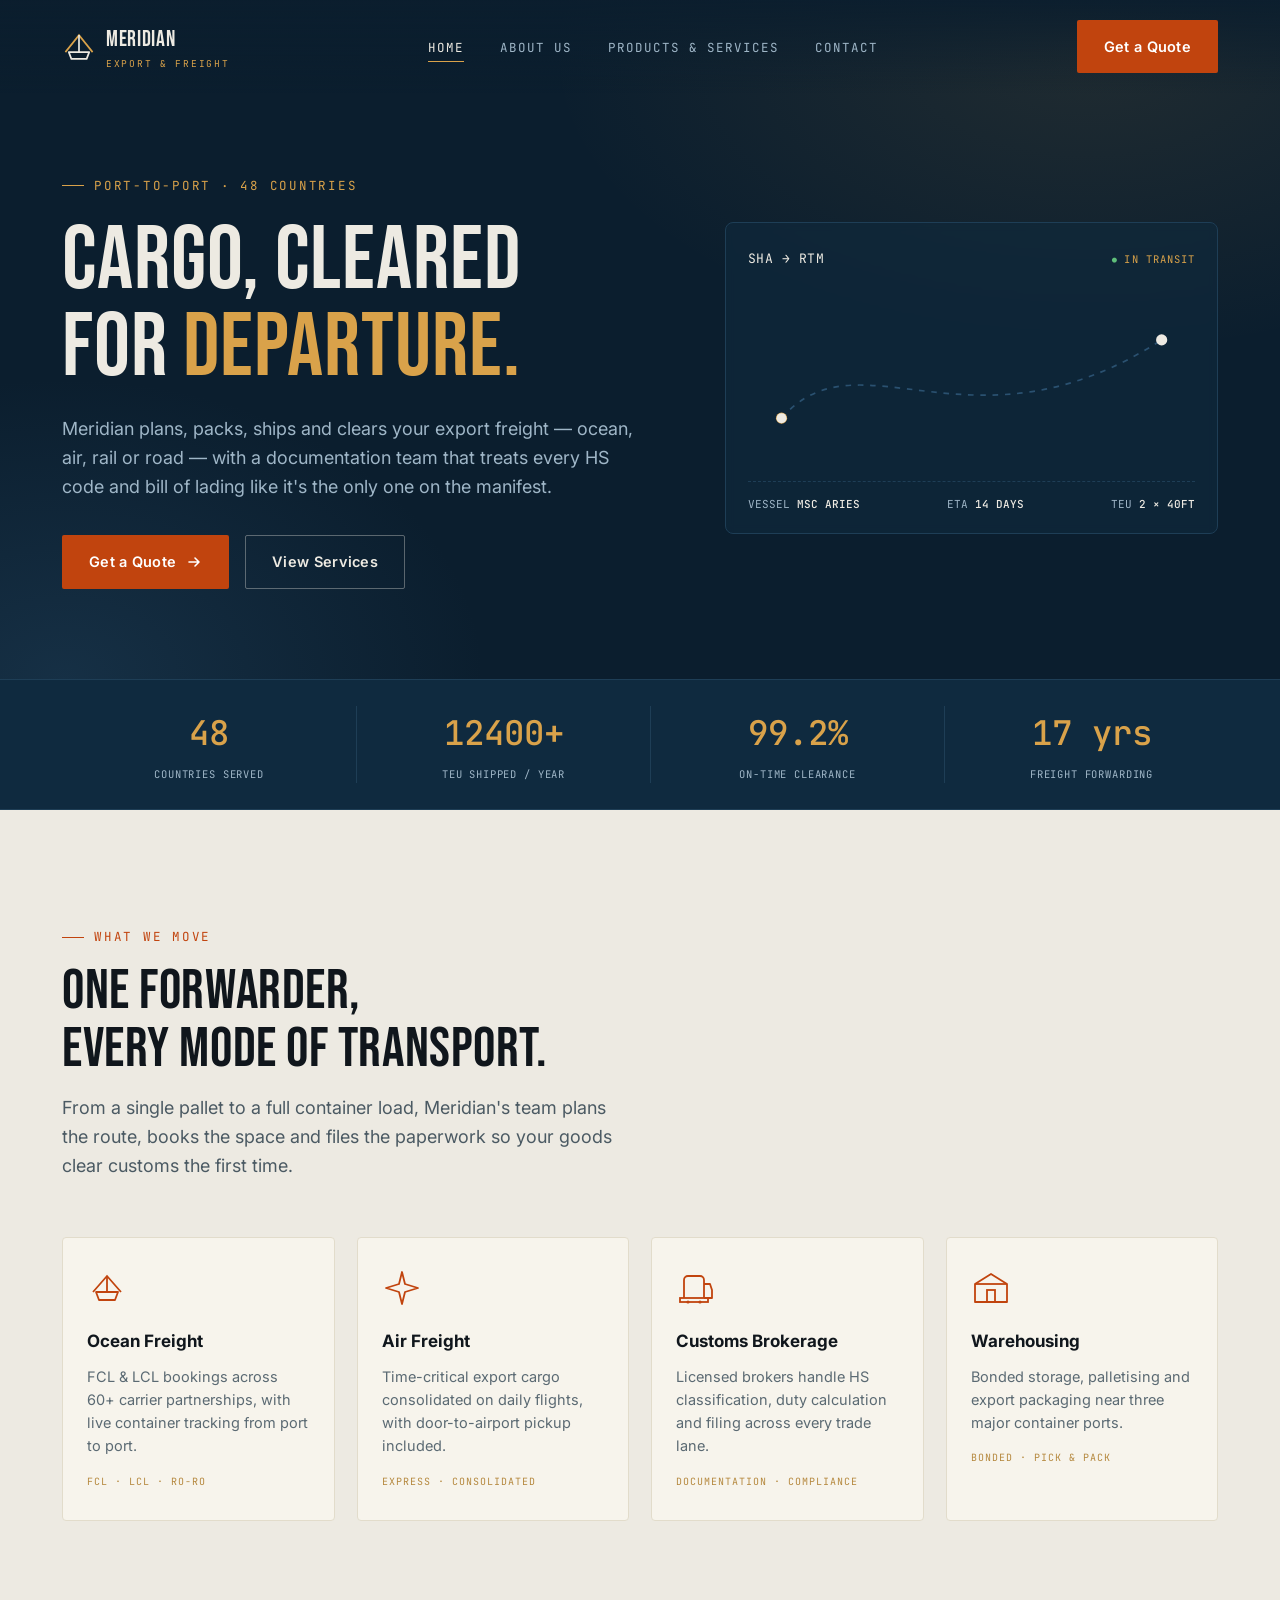
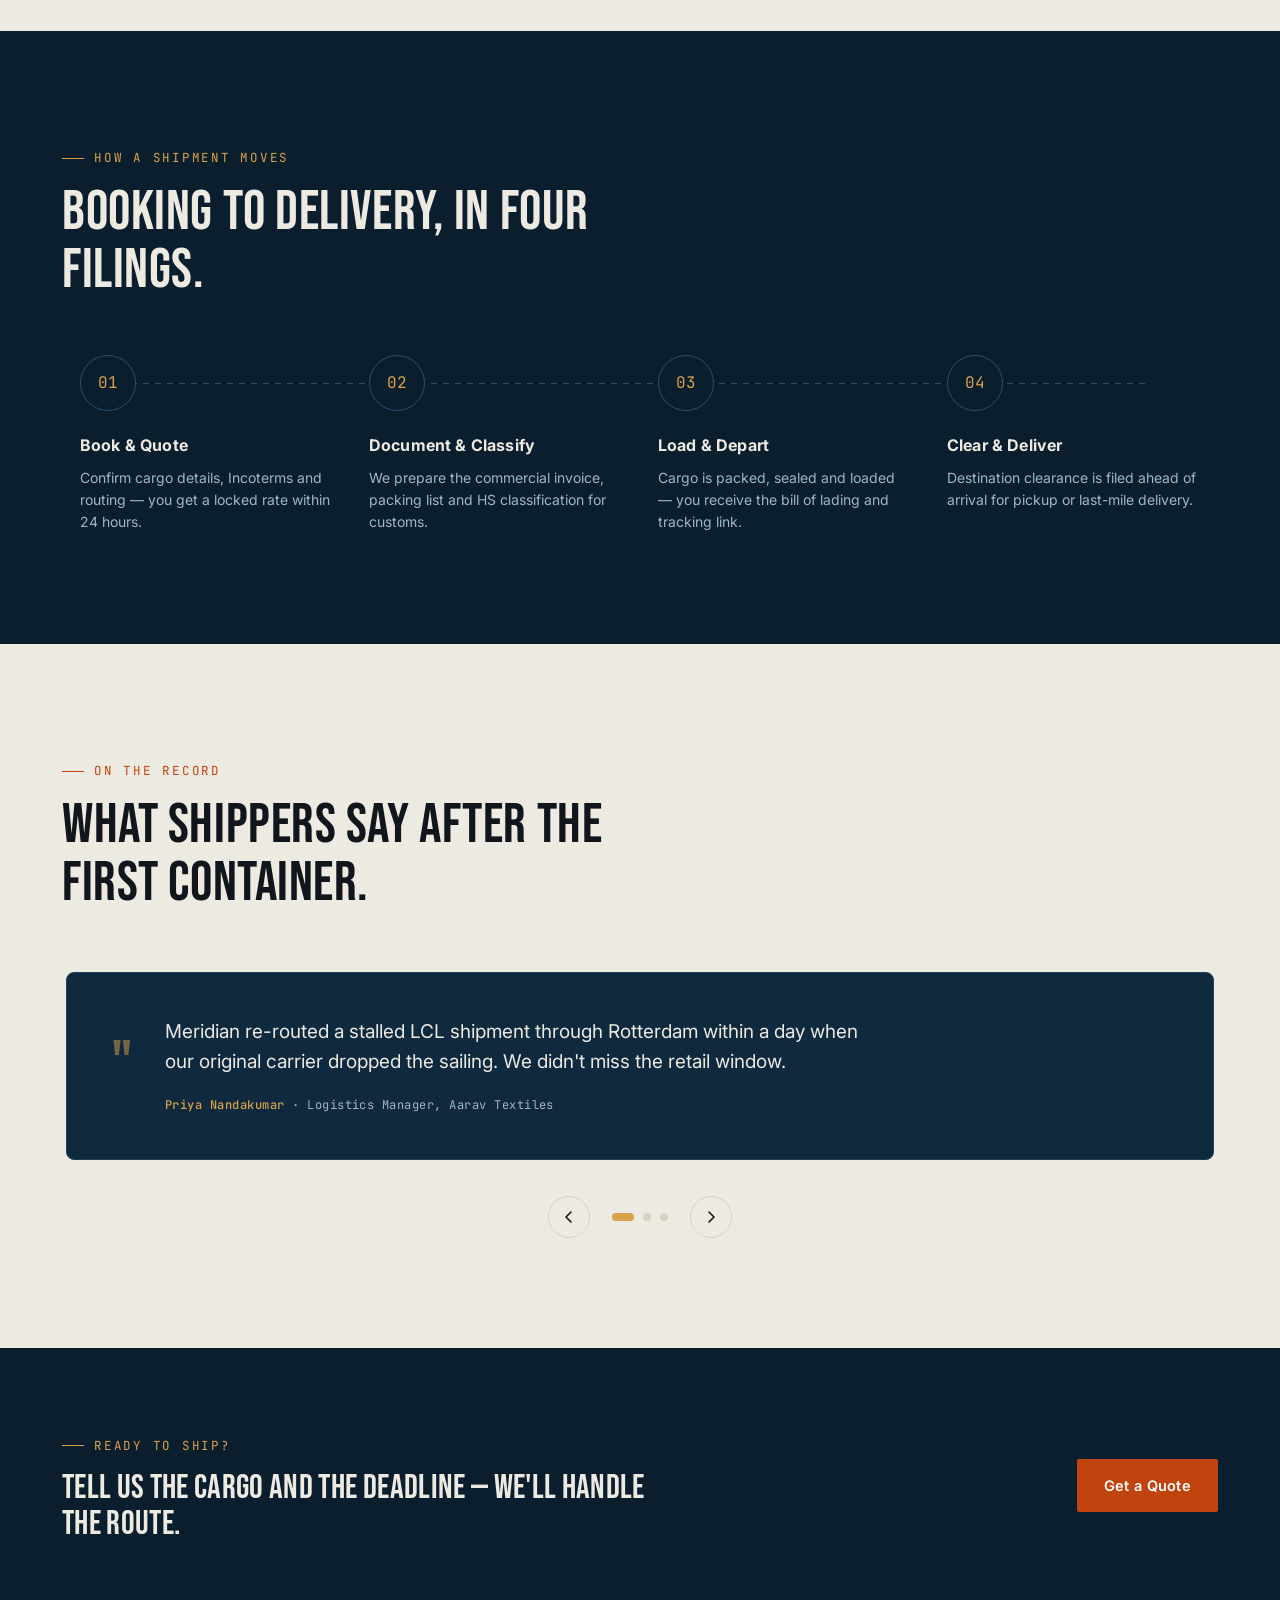
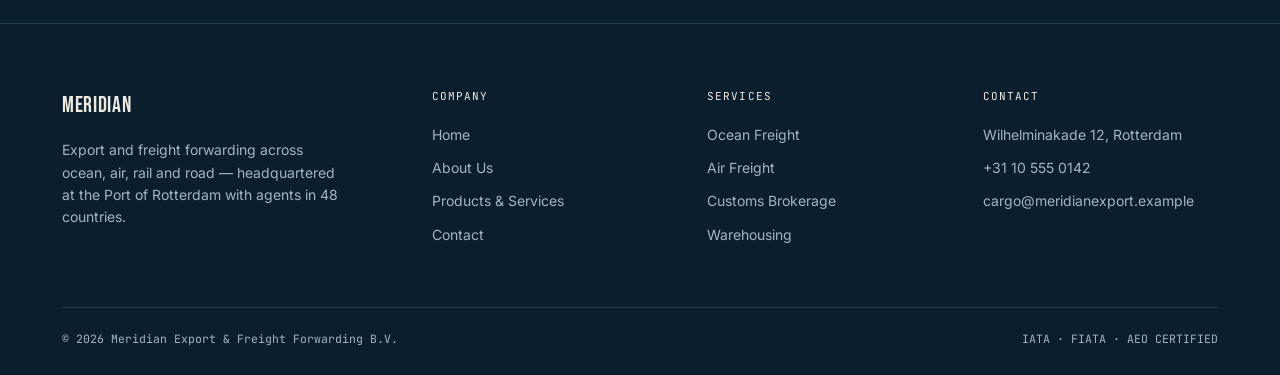
==== index.html @ 50a9e7a5 "first commit" ====
<!DOCTYPE html>
<html lang="en">
<head>
<meta charset="UTF-8">
<meta name="viewport" content="width=device-width, initial-scale=1.0">
<title>Meridian — Global Export &amp; Freight Forwarding</title>
<meta name="description" content="Meridian moves export cargo from origin to port to destination — ocean freight, air freight, customs brokerage and warehousing for 48 countries.">
<link rel="preconnect" href="https://fonts.googleapis.com">
<link href="https://fonts.googleapis.com/css2?family=Bebas+Neue&family=Inter:wght@400;500;600;700&family=JetBrains+Mono:wght@400;500&display=swap" rel="stylesheet">
<link rel="stylesheet" href="styles/style.css">
</head>
<body>

<!-- ============ NAV ============ -->
<nav class="site-nav">
  <div class="wrap nav-inner">
    <a href="index.html" class="brand">
      <svg class="brand-mark" viewBox="0 0 40 40" fill="none" xmlns="http://www.w3.org/2000/svg">
        <path d="M4 26L20 6L36 26" stroke="#D9A24A" stroke-width="2"/>
        <path d="M8 26H32L29 34H11L8 26Z" stroke="#EDEAE2" stroke-width="2" stroke-linejoin="round"/>
        <line x1="20" y1="6" x2="20" y2="26" stroke="#EDEAE2" stroke-width="2"/>
      </svg>
      <span>
        <span class="brand-name">MERIDIAN</span>
        <span class="brand-tag">EXPORT &amp; FREIGHT</span>
      </span>
    </a>
    <ul class="nav-links">
      <li><a href="index.html">Home</a></li>
      <li><a href="about.html">About Us</a></li>
      <li><a href="products.html">Products &amp; Services</a></li>
      <li><a href="contact.html">Contact</a></li>
    </ul>
    <div class="nav-cta">
      <a href="products.html#quote" class="btn btn-primary">Get a Quote</a>
      <button class="nav-toggle" aria-label="Toggle menu"><span></span><span></span><span></span></button>
    </div>
  </div>
</nav>

<!-- ============ HERO ============ -->
<header class="hero">
  <div class="wrap hero-grid">
    <div class="hero-copy">
      <span class="eyebrow">Port-to-port · 48 countries</span>
      <h1 class="h-xl">Cargo, cleared<br>for <em>departure.</em></h1>
      <p class="lede">Meridian plans, packs, ships and clears your export freight — ocean, air, rail or road — with a documentation team that treats every HS code and bill of lading like it's the only one on the manifest.</p>
      <div class="hero-actions">
        <a href="products.html#quote" class="btn btn-primary">
          Get a Quote
          <svg viewBox="0 0 16 16" fill="none"><path d="M3 8H13M13 8L9 4M13 8L9 12" stroke="currentColor" stroke-width="1.6" stroke-linecap="round" stroke-linejoin="round"/></svg>
        </a>
        <a href="products.html" class="btn btn-ghost">View Services</a>
      </div>
    </div>

    <div class="hero-visual reveal">
      <div class="route-card">
        <div class="route-card-head">
          <span class="from-to">SHA → RTM</span>
          <span class="status">In transit</span>
        </div>
        <svg class="route-svg" viewBox="0 0 400 160" xmlns="http://www.w3.org/2000/svg">
          <path id="lane" class="route-path" d="M30 120 C 100 40, 200 160, 370 50"/>
          <path class="route-progress" d="M30 120 C 100 40, 200 160, 370 50"/>
          <circle class="route-port origin" cx="30" cy="120" r="5"/>
          <circle class="route-pulse" cx="30" cy="120" r="4"/>
          <circle class="route-port" cx="370" cy="50" r="5"/>
          <circle class="route-pulse" cx="370" cy="50" r="4" style="animation-delay:1.6s"/>
          <g class="route-ship" style="offset-path:path('M30 120 C 100 40, 200 160, 370 50'); offset-rotate:0deg;">
            <circle cx="0" cy="0" r="4.5" fill="#EDEAE2"/>
          </g>
        </svg>
        <div class="route-meta">
          <span>VESSEL <b>MSC ARIES</b></span>
          <span>ETA <b>14 DAYS</b></span>
          <span>TEU <b>2 × 40FT</b></span>
        </div>
      </div>
    </div>
  </div>
</header>

<!-- ============ TICKER ============ -->
<section class="ticker-strip" style="padding:26px 0;">
  <div class="wrap ticker-grid">
    <div class="ticker-item">
      <div class="ticker-num"><span data-count="48" data-suffix="">0</span></div>
      <div class="ticker-label">Countries Served</div>
    </div>
    <div class="ticker-item">
      <div class="ticker-num"><span data-count="12400" data-suffix="+">0</span></div>
      <div class="ticker-label">TEU Shipped / Year</div>
    </div>
    <div class="ticker-item">
      <div class="ticker-num"><span data-count="99.2" data-suffix="%">0</span></div>
      <div class="ticker-label">On-Time Clearance</div>
    </div>
    <div class="ticker-item">
      <div class="ticker-num"><span data-count="17" data-suffix=" yrs">0</span></div>
      <div class="ticker-label">Freight Forwarding</div>
    </div>
  </div>
</section>

<!-- ============ SERVICES PREVIEW ============ -->
<section class="bg-light on-light">
  <div class="wrap">
    <div class="section-head reveal">
      <span class="eyebrow">What we move</span>
      <h2 class="h-lg">One forwarder,<br>every mode of transport.</h2>
      <p class="lede">From a single pallet to a full container load, Meridian's team plans the route, books the space and files the paperwork so your goods clear customs the first time.</p>
    </div>

    <div class="card-grid reveal-stagger">
      <div class="service-card">
        <div class="service-icon">
          <svg viewBox="0 0 40 40" fill="none"><path d="M6 24L20 8L34 24" stroke="currentColor" stroke-width="1.8"/><path d="M9 24H31L28 32H12L9 24Z" stroke="currentColor" stroke-width="1.8" stroke-linejoin="round"/><line x1="20" y1="8" x2="20" y2="24" stroke="currentColor" stroke-width="1.8"/></svg>
        </div>
        <h3>Ocean Freight</h3>
        <p>FCL &amp; LCL bookings across 60+ carrier partnerships, with live container tracking from port to port.</p>
        <span class="service-tag">FCL · LCL · RO-RO</span>
      </div>
      <div class="service-card">
        <div class="service-icon">
          <svg viewBox="0 0 40 40" fill="none"><path d="M20 4L23 16L36 20L23 24L20 36L17 24L4 20L17 16L20 4Z" stroke="currentColor" stroke-width="1.8" stroke-linejoin="round"/></svg>
        </div>
        <h3>Air Freight</h3>
        <p>Time-critical export cargo consolidated on daily flights, with door-to-airport pickup included.</p>
        <span class="service-tag">Express · Consolidated</span>
      </div>
      <div class="service-card">
        <div class="service-icon">
          <svg viewBox="0 0 40 40" fill="none"><path d="M8 30V12C8 9.79 9.79 8 12 8H24C26.21 8 28 9.79 28 12V30" stroke="currentColor" stroke-width="1.8"/><rect x="4" y="30" width="28" height="4" stroke="currentColor" stroke-width="1.8"/><circle cx="12" cy="34" r="1.6" fill="currentColor"/><circle cx="24" cy="34" r="1.6" fill="currentColor"/><path d="M28 16H34L36 22V30H28" stroke="currentColor" stroke-width="1.8" stroke-linejoin="round"/></svg>
        </div>
        <h3>Customs Brokerage</h3>
        <p>Licensed brokers handle HS classification, duty calculation and filing across every trade lane.</p>
        <span class="service-tag">Documentation · Compliance</span>
      </div>
      <div class="service-card">
        <div class="service-icon">
          <svg viewBox="0 0 40 40" fill="none"><path d="M4 16L20 6L36 16V34H4V16Z" stroke="currentColor" stroke-width="1.8" stroke-linejoin="round"/><line x1="4" y1="16" x2="36" y2="16" stroke="currentColor" stroke-width="1.8"/><rect x="16" y="22" width="8" height="12" stroke="currentColor" stroke-width="1.8"/></svg>
        </div>
        <h3>Warehousing</h3>
        <p>Bonded storage, palletising and export packaging near three major container ports.</p>
        <span class="service-tag">Bonded · Pick &amp; Pack</span>
      </div>
    </div>
  </div>
</section>

<!-- ============ HOW IT WORKS ============ -->
<section class="bg-navy on-navy">
  <div class="wrap">
    <div class="section-head reveal">
      <span class="eyebrow">How a shipment moves</span>
      <h2 class="h-lg">Booking to delivery, in four filings.</h2>
    </div>
    <div class="process reveal-stagger">
      <div class="process-step">
        <div class="process-num">01</div>
        <h3>Book &amp; Quote</h3>
        <p>Confirm cargo details, Incoterms and routing — you get a locked rate within 24 hours.</p>
      </div>
      <div class="process-step">
        <div class="process-num">02</div>
        <h3>Document &amp; Classify</h3>
        <p>We prepare the commercial invoice, packing list and HS classification for customs.</p>
      </div>
      <div class="process-step">
        <div class="process-num">03</div>
        <h3>Load &amp; Depart</h3>
        <p>Cargo is packed, sealed and loaded — you receive the bill of lading and tracking link.</p>
      </div>
      <div class="process-step">
        <div class="process-num">04</div>
        <h3>Clear &amp; Deliver</h3>
        <p>Destination clearance is filed ahead of arrival for pickup or last-mile delivery.</p>
      </div>
    </div>
  </div>
</section>

<!-- ============ TESTIMONIAL SLIDER ============ -->
<section class="bg-light on-light">
  <div class="wrap">
    <div class="section-head reveal">
      <span class="eyebrow">On the record</span>
      <h2 class="h-lg">What shippers say after the first container.</h2>
    </div>

    <div class="slider" data-autoplay="true" data-interval="7000">
      <div class="slider-track-wrap">
        <div class="slider-track">
          <div class="slide">
            <div class="testi-card">
              <div class="testi-mark">"</div>
              <div>
                <p class="testi-quote">Meridian re-routed a stalled LCL shipment through Rotterdam within a day when our original carrier dropped the sailing. We didn't miss the retail window.</p>
                <div class="testi-who"><b>Priya Nandakumar</b> · Logistics Manager, Aarav Textiles</div>
              </div>
            </div>
          </div>
          <div class="slide">
            <div class="testi-card">
              <div class="testi-mark">"</div>
              <div>
                <p class="testi-quote">Their brokerage team caught a tariff classification error before filing that would have cost us weeks in customs hold. That alone paid for the contract.</p>
                <div class="testi-who"><b>Daniel Osei</b> · Export Director, Kesari Foods</div>
              </div>
            </div>
          </div>
          <div class="slide">
            <div class="testi-card">
              <div class="testi-mark">"</div>
              <div>
                <p class="testi-quote">We moved from air to a consolidated ocean programme with Meridian and cut freight cost by 31% without changing our delivery promise to customers.</p>
                <div class="testi-who"><b>Lucia Ferrante</b> · Supply Chain Lead, Norvello Machinery</div>
              </div>
            </div>
          </div>
        </div>
      </div>
      <div class="slider-nav">
        <button class="slider-arrow prev" aria-label="Previous"><svg viewBox="0 0 16 16" fill="none"><path d="M10 3L5 8L10 13" stroke="currentColor" stroke-width="1.6" stroke-linecap="round" stroke-linejoin="round"/></svg></button>
        <div class="slider-dots"></div>
        <button class="slider-arrow next" aria-label="Next"><svg viewBox="0 0 16 16" fill="none"><path d="M6 3L11 8L6 13" stroke="currentColor" stroke-width="1.6" stroke-linecap="round" stroke-linejoin="round"/></svg></button>
      </div>
    </div>
  </div>
</section>

<!-- ============ CTA BAND ============ -->
<section class="cta-band">
  <div class="wrap cta-band-inner">
    <div>
      <span class="eyebrow">Ready to ship?</span>
      <h2 class="h-md" style="margin-top:14px;">Tell us the cargo and the deadline — we'll handle the route.</h2>
    </div>
    <a href="products.html#quote" class="btn btn-primary">Get a Quote</a>
  </div>
</section>

<!-- ============ FOOTER ============ -->
<footer>
  <div class="wrap">
    <div class="footer-grid">
      <div class="footer-brand">
        <span class="brand-name" style="color:#EDEAE2;">MERIDIAN</span>
        <p>Export and freight forwarding across ocean, air, rail and road — headquartered at the Port of Rotterdam with agents in 48 countries.</p>
      </div>
      <div class="footer-col">
        <h4>Company</h4>
        <ul>
          <li><a href="index.html">Home</a></li>
          <li><a href="about.html">About Us</a></li>
          <li><a href="products.html">Products &amp; Services</a></li>
          <li><a href="contact.html">Contact</a></li>
        </ul>
      </div>
      <div class="footer-col">
        <h4>Services</h4>
        <ul>
          <li><a href="products.html">Ocean Freight</a></li>
          <li><a href="products.html">Air Freight</a></li>
          <li><a href="products.html">Customs Brokerage</a></li>
          <li><a href="products.html">Warehousing</a></li>
        </ul>
      </div>
      <div class="footer-col">
        <h4>Contact</h4>
        <ul>
          <li>Wilhelminakade 12, Rotterdam</li>
          <li>+31 10 555 0142</li>
          <li>cargo@meridianexport.example</li>
        </ul>
      </div>
    </div>
    <div class="footer-bottom">
      <span>© 2026 Meridian Export &amp; Freight Forwarding B.V.</span>
      <span>IATA · FIATA · AEO CERTIFIED</span>
    </div>
  </div>
</footer>

<script src="scripts/main.js"></script>
</body>
</html>
---- styles/style.css ----
/* ==========================================================================
   MERIDIAN — Export & Shipment site
   Design tokens
   ========================================================================== */
:root{
  /* colour */
  --navy:      #0B1E2E;   /* primary dark bg */
  --navy-2:    #0F2A3F;   /* secondary dark panel */
  --steel:     #1E3E56;   /* dark borders / card fills */
  --steel-2:   #2A5170;   /* lighter steel for hovers */
  --fog:       #EDEAE2;   /* light bg */
  --paper:     #F7F4EC;   /* lighter card on light bg */
  --ink:       #10161C;   /* dark text on light bg */
  --mist:      #9FB6C7;   /* muted text on dark */
  --brass:     #D9A24A;   /* primary accent */
  --brass-dim: #B5883E;
  --cargo:     #C1440E;   /* secondary accent / CTA */
  --cargo-2:   #E0521A;

  /* type */
  --f-display: 'Bebas Neue', 'Oswald', sans-serif;
  --f-body:    'Inter', -apple-system, BlinkMacSystemFont, sans-serif;
  --f-mono:    'JetBrains Mono', 'IBM Plex Mono', monospace;

  --container: 1220px;
  --radius: 6px;
  --ease: cubic-bezier(.22,.68,.36,1);
}

*,*::before,*::after{ box-sizing:border-box; }
html{ scroll-behavior:smooth; }
@media (prefers-reduced-motion: reduce){
  html{ scroll-behavior:auto; }
  *,*::before,*::after{ animation-duration:0.001ms !important; animation-iteration-count:1 !important; transition-duration:0.001ms !important; scroll-behavior:auto !important; }
}

body{
  margin:0;
  background:var(--fog);
  color:var(--ink);
  font-family:var(--f-body);
  font-size:16px;
  line-height:1.6;
  -webkit-font-smoothing:antialiased;
}

img{ max-width:100%; display:block; }
a{ color:inherit; text-decoration:none; }
ul{ margin:0; padding:0; list-style:none; }
button{ font-family:inherit; cursor:pointer; }
h1,h2,h3,h4{ margin:0; font-family:var(--f-display); font-weight:400; letter-spacing:.01em; }
p{ margin:0; }

.wrap{ max-width:var(--container); margin:0 auto; padding:0 32px; }

.eyebrow{
  display:inline-flex; align-items:center; gap:10px;
  font-family:var(--f-mono); font-size:12.5px; letter-spacing:.14em; text-transform:uppercase;
  color:var(--brass);
}
.eyebrow::before{
  content:""; width:22px; height:1px; background:var(--brass);
}
.on-light .eyebrow{ color:var(--cargo); }
.on-light .eyebrow::before{ background:var(--cargo); }

.h-xl{ font-size:clamp(48px,7vw,96px); line-height:.98; }
.h-lg{ font-size:clamp(34px,4.4vw,58px); line-height:1.02; }
.h-md{ font-size:clamp(26px,3vw,34px); line-height:1.08; }

.lede{ font-size:18px; color:var(--mist); max-width:52ch; }
.on-light .lede{ color:#4B5A63; }

/* buttons */
.btn{
  display:inline-flex; align-items:center; gap:10px;
  padding:14px 26px; border-radius:2px; font-weight:600; font-size:14.5px;
  letter-spacing:.02em; border:1px solid transparent; transition:transform .25s var(--ease), background .25s, border-color .25s, color .25s;
  white-space:nowrap;
}
.btn:active{ transform:translateY(1px); }
.btn-primary{ background:var(--cargo); color:#fff; }
.btn-primary:hover{ background:var(--cargo-2); transform:translateY(-2px); }
.btn-ghost{ background:transparent; color:var(--fog); border-color:rgba(237,234,226,.35); }
.btn-ghost:hover{ border-color:var(--brass); color:var(--brass); transform:translateY(-2px); }
.on-light .btn-ghost{ color:var(--ink); border-color:rgba(16,22,28,.25); }
.on-light .btn-ghost:hover{ border-color:var(--cargo); color:var(--cargo); }
.btn svg{ width:16px; height:16px; }

/* ==========================================================================
   NAV
   ========================================================================== */
.site-nav{
  position:fixed; top:0; left:0; right:0; z-index:100;
  padding:20px 0;
  background:linear-gradient(to bottom, rgba(11,30,46,.92), rgba(11,30,46,0));
  transition:background .35s var(--ease), padding .35s var(--ease), box-shadow .35s;
}
.site-nav.scrolled{
  background:rgba(11,30,46,.96);
  backdrop-filter:blur(8px);
  padding:13px 0;
  box-shadow:0 8px 24px rgba(0,0,0,.25);
  border-bottom:1px solid rgba(217,162,74,.15);
}
.nav-inner{ display:flex; align-items:center; justify-content:space-between; gap:24px; }
.brand{ display:flex; align-items:center; gap:10px; }
.brand-mark{ width:34px; height:34px; flex:none; }
.brand-name{ font-family:var(--f-display); font-size:22px; letter-spacing:.03em; color:var(--fog); }
.brand-tag{ display:block; font-family:var(--f-mono); font-size:9.5px; letter-spacing:.18em; color:var(--brass); margin-top:-2px; }

.nav-links{ display:flex; align-items:center; gap:36px; }
.nav-links a{
  font-family:var(--f-mono); font-size:12.5px; letter-spacing:.08em; text-transform:uppercase;
  color:var(--mist); position:relative; padding:6px 0;
}
.nav-links a::after{
  content:""; position:absolute; left:0; bottom:0; width:0; height:1px; background:var(--brass);
  transition:width .3s var(--ease);
}
.nav-links a:hover, .nav-links a.active{ color:var(--fog); }
.nav-links a:hover::after, .nav-links a.active::after{ width:100%; }

.nav-cta{ display:flex; align-items:center; gap:18px; }
.nav-toggle{
  display:none; flex-direction:column; gap:5px; background:none; border:0; padding:6px;
}
.nav-toggle span{ width:22px; height:2px; background:var(--fog); display:block; transition:.3s; }

@media (max-width: 880px){
  .nav-links{
    position:fixed; inset:0 0 0 auto; width:min(78vw,320px); height:100vh;
    background:var(--navy-2); flex-direction:column; align-items:flex-start; justify-content:center;
    gap:30px; padding:40px; transform:translateX(100%); transition:transform .4s var(--ease);
    border-left:1px solid var(--steel);
  }
  .nav-links.open{ transform:translateX(0); }
  .nav-links a{ font-size:15px; }
  .nav-toggle{ display:flex; }
  .nav-cta .btn-primary{ display:none; }
}

/* ==========================================================================
   HERO
   ========================================================================== */
.hero{
  position:relative; background:var(--navy); color:var(--fog);
  padding:168px 0 90px; overflow:hidden;
  background-image:
    radial-gradient(ellipse 900px 500px at 85% 8%, rgba(217,162,74,.10), transparent 60%),
    radial-gradient(ellipse 700px 500px at 5% 100%, rgba(42,81,112,.35), transparent 60%);
}
.hero-grid{ display:grid; grid-template-columns:1.1fr .9fr; gap:60px; align-items:center; }
.hero-copy .eyebrow{ margin-bottom:22px; }
.hero-copy h1{ margin-bottom:22px; }
.hero-copy h1 em{ font-style:normal; color:var(--brass); }
.hero-copy .lede{ margin-bottom:34px; }
.hero-actions{ display:flex; gap:16px; flex-wrap:wrap; }

.hero-visual{ position:relative; }
.route-card{
  background:rgba(15,42,63,.6); border:1px solid var(--steel);
  border-radius:8px; padding:26px 22px 20px; backdrop-filter:blur(4px);
}
.route-card-head{ display:flex; justify-content:space-between; align-items:baseline; margin-bottom:14px; font-family:var(--f-mono); }
.route-card-head .from-to{ font-size:13px; color:var(--fog); letter-spacing:.04em; }
.route-card-head .status{ font-size:10.5px; color:var(--brass); letter-spacing:.1em; text-transform:uppercase; }
.route-card-head .status::before{ content:"●"; margin-right:6px; font-size:8px; color:#5FBE7A; }

.route-svg{ width:100%; height:auto; display:block; }
.route-path{ fill:none; stroke:var(--steel-2); stroke-width:1.5; stroke-dasharray:5 6; }
.route-progress{ fill:none; stroke:var(--brass); stroke-width:1.5; stroke-dasharray:600; stroke-dashoffset:600; animation:draw 3.4s var(--ease) infinite; }
@keyframes draw{ 0%{ stroke-dashoffset:600; } 55%{ stroke-dashoffset:0; } 100%{ stroke-dashoffset:0; } }
.route-port{ fill:var(--fog); }
.route-port.origin{ fill:var(--brass); }
.route-pulse{ fill:none; stroke:var(--brass); stroke-width:1.5; opacity:0; transform-origin:center; animation:pulse 3.4s var(--ease) infinite; }
@keyframes pulse{ 0%,50%{ opacity:0; r:4; } 60%{ opacity:.9; } 100%{ opacity:0; r:15; } }
.route-ship{ animation:ship-move 3.4s var(--ease) infinite; }
@keyframes ship-move{ 0%{ offset-distance:0%; opacity:0; } 4%{ opacity:1; } 55%{ offset-distance:100%; opacity:1;} 60%{opacity:0;} 100%{ offset-distance:100%; opacity:0; } }

.route-meta{ display:flex; justify-content:space-between; margin-top:18px; font-family:var(--f-mono); font-size:11px; color:var(--mist); border-top:1px dashed var(--steel); padding-top:14px; }
.route-meta b{ color:var(--fog); font-weight:500; }

/* ticker */
.ticker-strip{
  background:var(--navy-2); border-top:1px solid var(--steel); border-bottom:1px solid var(--steel);
  padding:26px 0;
}
.ticker-grid{ display:grid; grid-template-columns:repeat(4,1fr); gap:20px; }
.ticker-item{ text-align:center; border-left:1px solid var(--steel); padding-left:20px; }
.ticker-item:first-child{ border-left:0; }
.ticker-num{ font-family:var(--f-mono); font-size:clamp(24px,3vw,34px); color:var(--brass); font-weight:500; }
.ticker-label{ font-family:var(--f-mono); font-size:10.5px; letter-spacing:.08em; text-transform:uppercase; color:var(--mist); margin-top:6px; }

/* ==========================================================================
   SECTION GENERICS
   ========================================================================== */
section{ padding:110px 0; }
.section-head{ max-width:640px; margin-bottom:56px; }
.section-head .eyebrow{ margin-bottom:16px; }
.section-head h2{ margin-bottom:16px; }

.divider-route{ width:100%; height:22px; display:block; margin:0 auto; opacity:.5; }
.divider-route path{ stroke:var(--steel-2); stroke-width:1; stroke-dasharray:3 7; fill:none; }
.divider-route circle{ fill:var(--brass); }

/* services / cards grid */
.card-grid{ display:grid; grid-template-columns:repeat(4,1fr); gap:22px; }
.service-card{
  background:var(--paper); border:1px solid #E2DCCB; border-radius:4px; padding:30px 24px;
  position:relative; overflow:hidden;
  transition:transform .4s var(--ease), box-shadow .4s var(--ease), border-color .4s;
}
.service-card::before{
  content:""; position:absolute; top:0; left:0; right:0; height:3px; background:var(--cargo);
  transform:scaleX(0); transform-origin:left; transition:transform .4s var(--ease);
}
.service-card:hover{ transform:translateY(-6px); box-shadow:0 20px 40px rgba(16,22,28,.10); border-color:transparent; }
.service-card:hover::before{ transform:scaleX(1); }
.service-icon{ width:40px; height:40px; margin-bottom:20px; color:var(--cargo); }
.service-icon svg{ width:100%; height:100%; }
.service-card h3{ font-family:var(--f-body); font-weight:700; font-size:17px; margin-bottom:10px; letter-spacing:0; }
.service-card p{ font-size:14.5px; color:#5B6A73; }
.service-tag{ font-family:var(--f-mono); font-size:10px; letter-spacing:.1em; text-transform:uppercase; color:var(--brass-dim); display:block; margin-top:16px; }

/* process steps */
.process{ display:grid; grid-template-columns:repeat(4,1fr); gap:0; position:relative; }
.process::before{
  content:""; position:absolute; top:28px; left:6%; right:6%; height:1px;
  background-image:linear-gradient(to right, var(--steel-2) 50%, transparent 0%);
  background-size:12px 1px; background-repeat:repeat-x;
}
.process-step{ position:relative; padding:0 18px; text-align:left; }
.process-num{
  width:56px; height:56px; border-radius:50%; background:var(--navy); color:var(--brass);
  font-family:var(--f-mono); font-size:16px; display:flex; align-items:center; justify-content:center;
  margin-bottom:22px; border:1px solid var(--steel-2); position:relative; z-index:1;
}
.process-step h3{ font-family:var(--f-body); font-weight:700; font-size:16px; margin-bottom:8px; }
.process-step p{ font-size:14px; color:#5B6A73; }
.on-navy .process-step h3{ color:var(--fog); }
.on-navy .process-step p{ color:var(--mist); }

/* testimonial / slider */
.slider{ position:relative; }
.slider-track-wrap{ overflow:hidden; }
.slider-track{ display:flex; transition:transform .6s var(--ease); }
.slide{ flex:0 0 100%; padding:4px; }
.slider-nav{ display:flex; align-items:center; justify-content:center; gap:22px; margin-top:32px; }
.slider-arrow{
  width:42px; height:42px; border-radius:50%; border:1px solid var(--steel-2); background:transparent;
  display:flex; align-items:center; justify-content:center; color:var(--fog); transition:.3s;
}
.on-light .slider-arrow{ color:var(--ink); border-color:#D8D2C2; }
.slider-arrow:hover{ background:var(--brass); border-color:var(--brass); color:var(--navy); }
.slider-arrow svg{ width:16px; height:16px; }
.slider-dots{ display:flex; gap:9px; }
.slider-dot{ width:8px; height:8px; border-radius:50%; background:var(--steel-2); border:0; padding:0; transition:.3s; }
.on-light .slider-dot{ background:#D8D2C2; }
.slider-dot.active{ background:var(--brass); width:22px; border-radius:5px; }

.testi-card{
  background:var(--navy-2); border:1px solid var(--steel); border-radius:8px; padding:44px;
  display:grid; grid-template-columns:auto 1fr; gap:32px; align-items:center;
}
.testi-mark{ font-family:var(--f-display); font-size:64px; color:var(--brass); line-height:1; opacity:.5; }
.testi-quote{ font-size:19px; color:var(--fog); line-height:1.55; margin-bottom:20px; max-width:60ch; }
.testi-who{ font-family:var(--f-mono); font-size:12px; color:var(--mist); letter-spacing:.04em; }
.testi-who b{ color:var(--brass); font-weight:500; }

/* gallery slider (about) */
.gal-card{
  background:var(--navy); border-radius:8px; overflow:hidden; border:1px solid var(--steel);
  display:grid; grid-template-columns:1.1fr 1fr; min-height:360px;
}
.gal-art{ position:relative; background:linear-gradient(160deg,#0F2A3F,#0B1E2E); }
.gal-copy{ padding:44px; display:flex; flex-direction:column; justify-content:center; }
.gal-copy .eyebrow{ margin-bottom:14px; }
.gal-copy h3{ font-family:var(--f-body); font-weight:700; font-size:22px; color:var(--fog); margin-bottom:12px; }
.gal-copy p{ color:var(--mist); font-size:14.5px; }

/* CTA band */
.cta-band{
  background:var(--navy); color:var(--fog); padding:80px 0; position:relative; overflow:hidden;
}
.cta-band-inner{ display:flex; align-items:center; justify-content:space-between; gap:40px; flex-wrap:wrap; }
.cta-band h2{ max-width:600px; }

/* footer */
footer{ background:var(--navy); border-top:1px solid var(--steel); color:var(--mist); padding:64px 0 26px; }
.footer-grid{ display:grid; grid-template-columns:1.4fr 1fr 1fr 1fr; gap:40px; margin-bottom:50px; }
.footer-brand p{ font-size:14px; margin-top:16px; max-width:32ch; color:var(--mist); }
.footer-col h4{ font-family:var(--f-mono); font-size:11px; letter-spacing:.1em; text-transform:uppercase; color:var(--fog); margin-bottom:18px; }
.footer-col li{ margin-bottom:11px; font-size:14px; }
.footer-col a:hover{ color:var(--brass); }
.footer-bottom{ display:flex; justify-content:space-between; align-items:center; border-top:1px solid var(--steel); padding-top:22px; font-family:var(--f-mono); font-size:11.5px; flex-wrap:wrap; gap:12px; }

/* reveal-on-scroll */
.reveal{ opacity:0; transform:translateY(28px); transition:opacity .8s var(--ease), transform .8s var(--ease); }
.reveal.in{ opacity:1; transform:translateY(0); }
.reveal-stagger > *{ transition-delay:calc(var(--i,0) * 90ms); }

/* utility sections bg */
.bg-light{ background:var(--fog); }
.bg-paper{ background:var(--paper); }
.bg-navy{ background:var(--navy); color:var(--fog); }

/* page sub-hero (about / products) */
.sub-hero{
  background:var(--navy); color:var(--fog); padding:170px 0 90px; position:relative; overflow:hidden;
}
.sub-hero-grid{ display:grid; grid-template-columns:1.3fr .7fr; gap:50px; align-items:end; }

/* stats strip generic */
.stat-block{ text-align:left; }
.stat-block .num{ font-family:var(--f-mono); font-size:clamp(30px,4vw,44px); color:var(--cargo); }
.on-navy .stat-block .num{ color:var(--brass); }
.stat-block .lab{ font-family:var(--f-mono); font-size:11px; letter-spacing:.08em; text-transform:uppercase; color:#5B6A73; margin-top:6px; }
.on-navy .stat-block .lab{ color:var(--mist); }

/* timeline (about) */
.timeline{ position:relative; padding-left:36px; }
.timeline::before{ content:""; position:absolute; left:5px; top:6px; bottom:6px; width:1px; background-image:linear-gradient(var(--steel-2) 50%, transparent 0%); background-size:1px 10px; }
.tl-item{ position:relative; padding-bottom:44px; }
.tl-item:last-child{ padding-bottom:0; }
.tl-item::before{ content:""; position:absolute; left:-36px; top:4px; width:11px; height:11px; border-radius:50%; background:var(--navy); border:2px solid var(--brass); }
.tl-year{ font-family:var(--f-mono); font-size:13px; color:var(--brass); letter-spacing:.06em; margin-bottom:6px; display:block; }
.on-light .tl-year{ color:var(--cargo); }
.tl-item h3{ font-family:var(--f-body); font-weight:700; font-size:18px; margin-bottom:8px; }
.tl-item p{ font-size:14.5px; color:#5B6A73; max-width:52ch; }
.on-navy .tl-item p{ color:var(--mist); }
.on-navy .tl-item h3{ color:var(--fog); }
.on-navy .timeline::before{ background-image:linear-gradient(var(--steel-2) 50%, transparent 0%); }
.on-navy .tl-item::before{ background:var(--navy-2); }

/* values grid */
.value-card{ padding:30px 0; border-top:1px solid #DCD5C4; }
.on-navy .value-card{ border-top:1px solid var(--steel); }
.value-card h3{ font-family:var(--f-body); font-weight:700; font-size:18px; margin-bottom:10px; }
.value-card p{ font-size:14.5px; color:#5B6A73; max-width:60ch; }
.on-navy .value-card p{ color:var(--mist); }

/* comparison table (products) */
.compare-table{ width:100%; border-collapse:collapse; font-size:14.5px; }
.compare-table th, .compare-table td{ text-align:left; padding:18px 16px; border-bottom:1px solid #DCD5C4; }
.compare-table th{ font-family:var(--f-mono); font-size:11px; letter-spacing:.08em; text-transform:uppercase; color:#5B6A73; font-weight:500; }
.compare-table td:first-child{ font-weight:700; }
.compare-table tr:hover td{ background:rgba(193,68,14,.04); }
.on-navy .compare-table th{ color:var(--mist); }
.on-navy .compare-table td{ border-color:var(--steel); }
.on-navy .compare-table tr:hover td{ background:rgba(217,162,74,.06); }
.mode-icon{ display:inline-flex; align-items:center; gap:10px; }
.mode-icon svg{ width:20px; height:20px; color:var(--cargo); }

/* accordion (products) */
.accordion-item{ border-bottom:1px solid #DCD5C4; }
.accordion-btn{
  width:100%; display:flex; align-items:center; justify-content:space-between; gap:20px;
  background:none; border:0; padding:26px 4px; text-align:left; color:var(--ink);
}
.accordion-btn .aq-left{ display:flex; align-items:baseline; gap:18px; }
.accordion-btn .aq-num{ font-family:var(--f-mono); color:var(--cargo); font-size:13px; }
.accordion-btn h3{ font-family:var(--f-body); font-weight:700; font-size:17px; }
.accordion-plus{ width:20px; height:20px; position:relative; flex:none; }
.accordion-plus::before, .accordion-plus::after{ content:""; position:absolute; background:var(--ink); transition:transform .35s var(--ease); }
.accordion-plus::before{ width:100%; height:1.5px; top:50%; left:0; transform:translateY(-50%); }
.accordion-plus::after{ width:1.5px; height:100%; left:50%; top:0; transform:translateX(-50%); }
.accordion-item.open .accordion-plus::after{ transform:translateX(-50%) rotate(90deg); opacity:0; }
.accordion-body{ max-height:0; overflow:hidden; transition:max-height .45s var(--ease); }
.accordion-body-in{ padding:0 4px 28px; font-size:14.5px; color:#5B6A73; max-width:70ch; }

/* quote form */
.quote-panel{ background:var(--navy-2); border:1px solid var(--steel); border-radius:10px; padding:44px; }
.form-grid{ display:grid; grid-template-columns:1fr 1fr; gap:20px; }
.field{ display:flex; flex-direction:column; gap:8px; }
.field.full{ grid-column:1 / -1; }
.field label{ font-family:var(--f-mono); font-size:11px; letter-spacing:.08em; text-transform:uppercase; color:var(--mist); }
.field input, .field select, .field textarea{
  background:var(--navy); border:1px solid var(--steel); color:var(--fog); padding:13px 14px;
  border-radius:3px; font-family:var(--f-body); font-size:14.5px; outline:none; transition:border-color .3s;
}
.field input:focus, .field select:focus, .field textarea:focus{ border-color:var(--brass); }
.field textarea{ resize:vertical; min-height:90px; }
.form-note{ font-size:12px; color:var(--mist); margin-top:16px; }
.form-success{ display:none; align-items:center; gap:12px; background:rgba(95,190,122,.1); border:1px solid #5FBE7A; color:#8fe0ab; padding:16px 18px; border-radius:4px; font-size:14px; margin-top:20px; }
.form-success.show{ display:flex; }

/* focus visibility */
a:focus-visible, button:focus-visible, input:focus-visible, textarea:focus-visible, select:focus-visible{
  outline:2px solid var(--brass); outline-offset:3px;
}

/* ==========================================================================
   RESPONSIVE
   ========================================================================== */
@media (max-width: 1020px){
  .hero-grid, .sub-hero-grid{ grid-template-columns:1fr; }
  .hero-visual{ order:-1; max-width:480px; }
  .card-grid{ grid-template-columns:repeat(2,1fr); }
  .process{ grid-template-columns:repeat(2,1fr); row-gap:40px; }
  .process::before{ display:none; }
  .footer-grid{ grid-template-columns:1fr 1fr; }
  .gal-card{ grid-template-columns:1fr; }
  .gal-art{ min-height:200px; }
  .form-grid{ grid-template-columns:1fr; }
}
@media (max-width: 680px){
  .wrap{ padding:0 20px; }
  section{ padding:76px 0; }
  .card-grid{ grid-template-columns:1fr; }
  .ticker-grid{ grid-template-columns:repeat(2,1fr); row-gap:20px; }
  .ticker-item:nth-child(3){ border-left:0; }
  .testi-card{ grid-template-columns:1fr; padding:30px; text-align:left; }
  .footer-grid{ grid-template-columns:1fr; gap:34px; }
  .footer-bottom{ flex-direction:column; align-items:flex-start; }
  .cta-band-inner{ flex-direction:column; align-items:flex-start; }
  .compare-table{ font-size:13px; }
  .compare-table th, .compare-table td{ padding:12px 10px; }
}
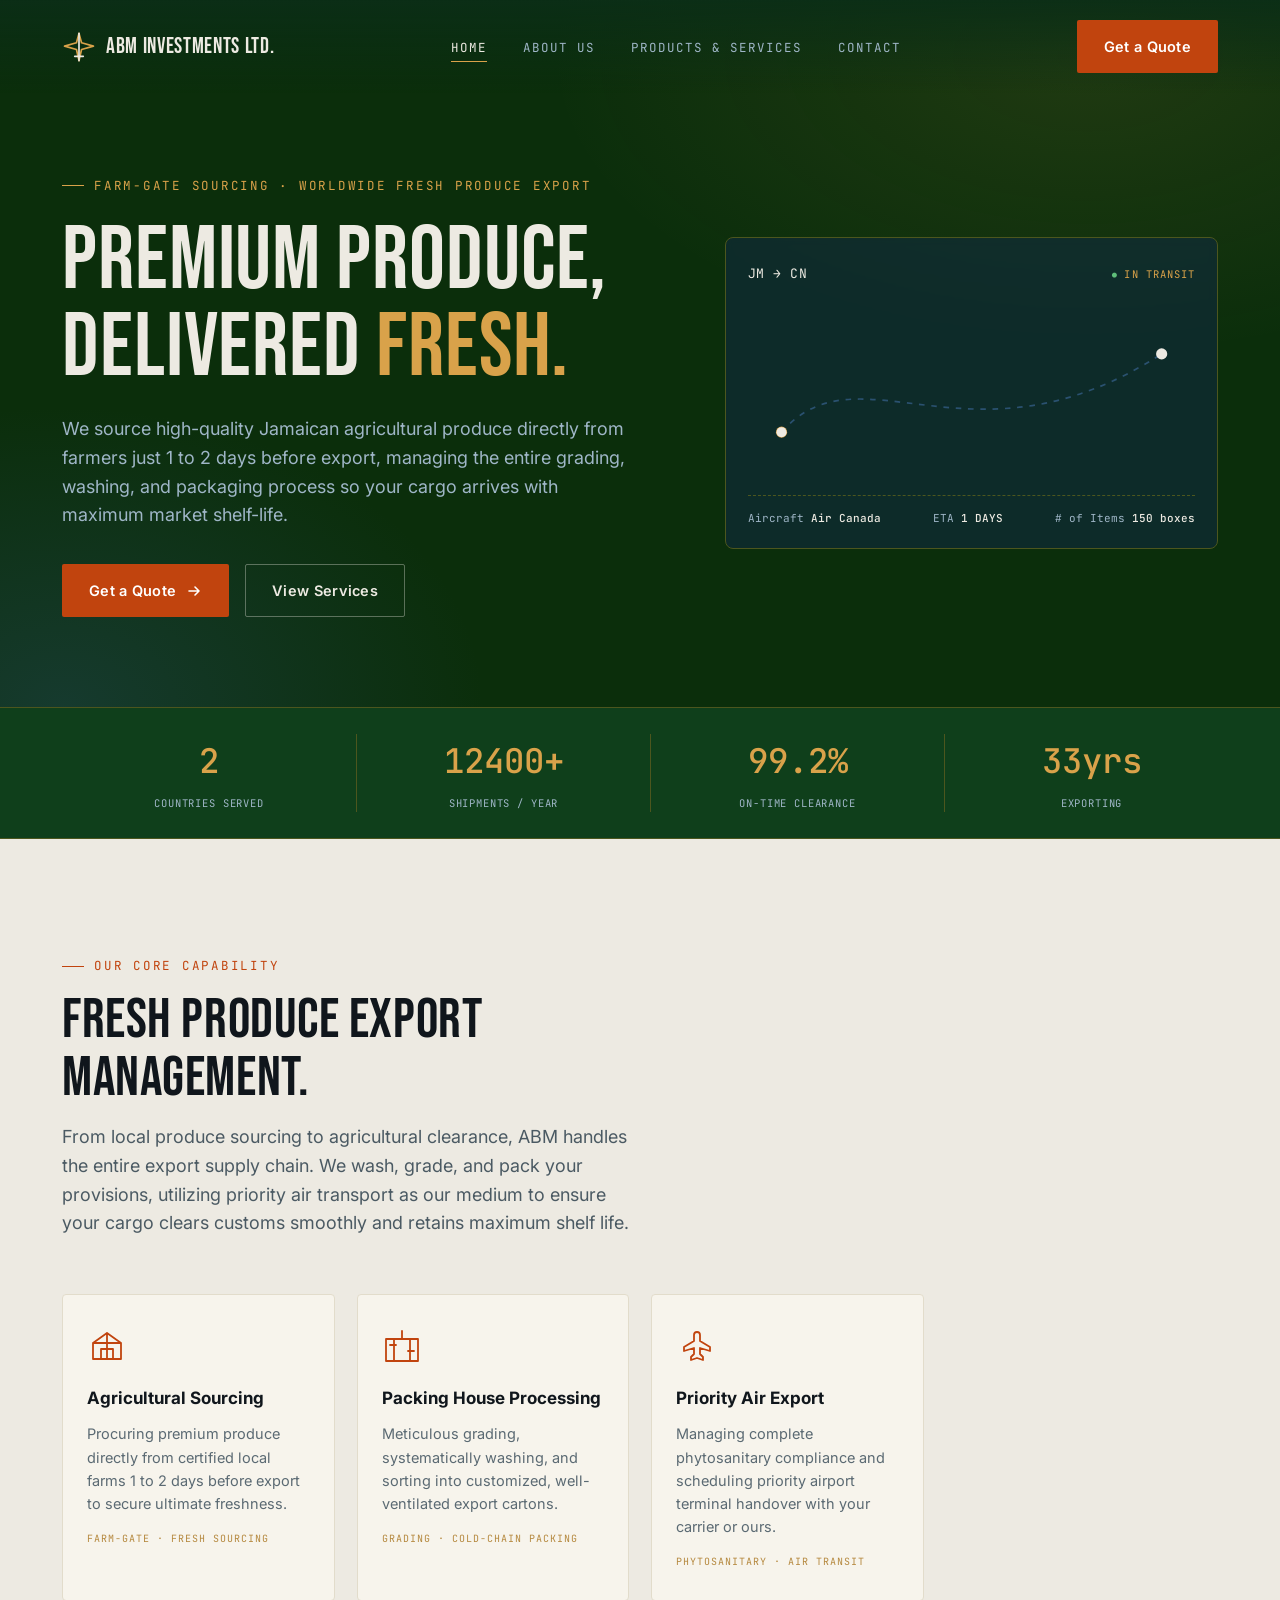
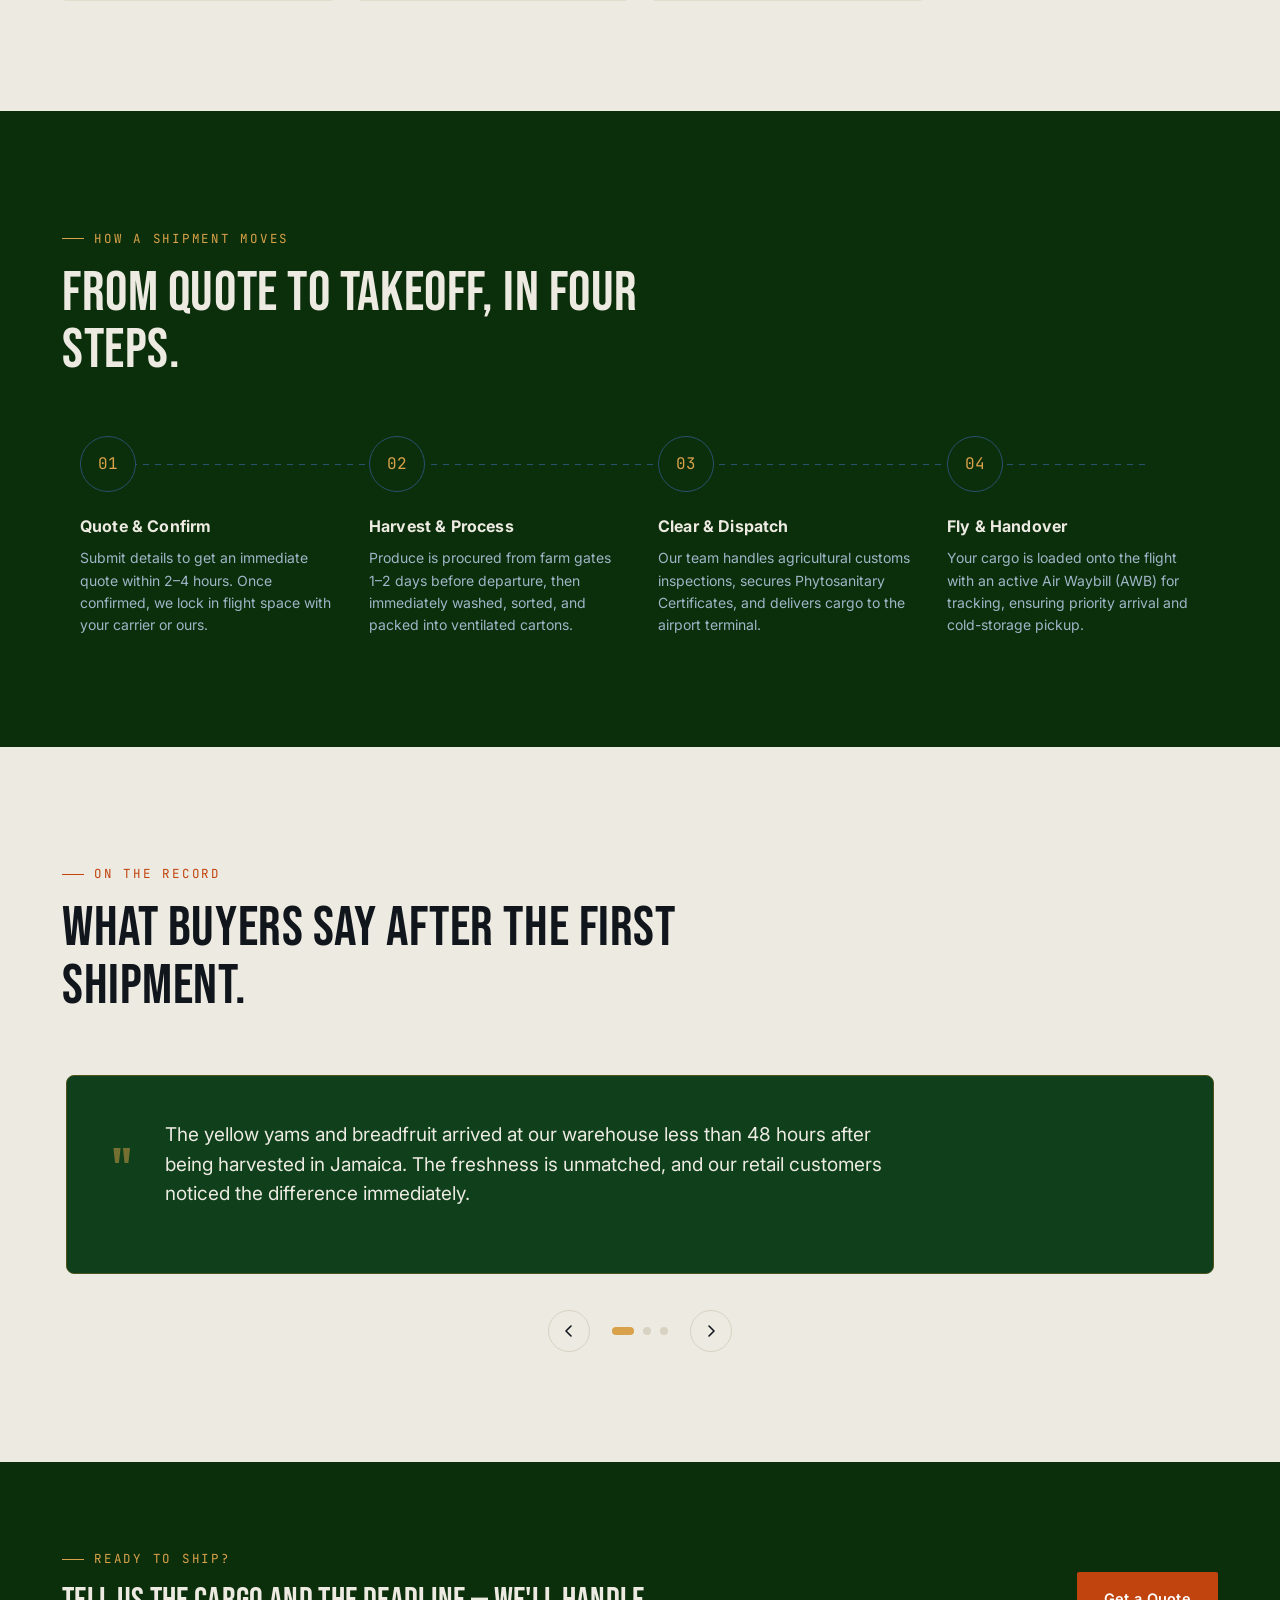
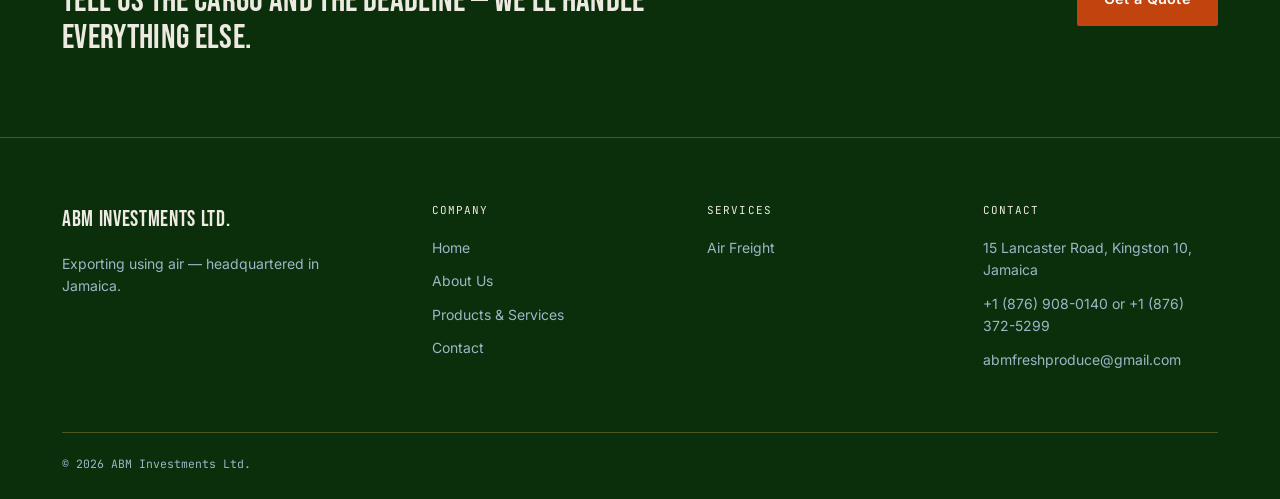
==== commit ca955c2d: "Removed all information regarding sea and rail services on all pages. Added product catelogue, added" ====
--- a/index.html
+++ b/index.html
@@ -1,13 +1,13 @@
 <!DOCTYPE html>
 <html lang="en">
 <head>
-<meta charset="UTF-8">
-<meta name="viewport" content="width=device-width, initial-scale=1.0">
-<title>Meridian — Global Export &amp; Freight Forwarding</title>
-<meta name="description" content="Meridian moves export cargo from origin to port to destination — ocean freight, air freight, customs brokerage and warehousing for 48 countries.">
-<link rel="preconnect" href="https://fonts.googleapis.com">
-<link href="https://fonts.googleapis.com/css2?family=Bebas+Neue&family=Inter:wght@400;500;600;700&family=JetBrains+Mono:wght@400;500&display=swap" rel="stylesheet">
-<link rel="stylesheet" href="styles/style.css">
+  <meta charset="UTF-8">
+  <meta name="viewport" content="width=device-width, initial-scale=1.0">
+  <title>ABM Investments Ltd. — Global Exporter </title>
+  <meta name="description" content="ABM Investments Ltd. moves export cargo from origin to destination — air freight.">
+  <link rel="preconnect" href="https://fonts.googleapis.com">
+  <link href="https://fonts.googleapis.com/css2?family=Bebas+Neue&family=Inter:wght@400;500;600;700&family=JetBrains+Mono:wght@400;500&display=swap" rel="stylesheet">
+  <link rel="stylesheet" href="styles/style.css">
 </head>
 <body>
 
@@ -16,13 +16,17 @@
   <div class="wrap nav-inner">
     <a href="index.html" class="brand">
       <svg class="brand-mark" viewBox="0 0 40 40" fill="none" xmlns="http://www.w3.org/2000/svg">
-        <path d="M4 26L20 6L36 26" stroke="#D9A24A" stroke-width="2"/>
-        <path d="M8 26H32L29 34H11L8 26Z" stroke="#EDEAE2" stroke-width="2" stroke-linejoin="round"/>
-        <line x1="20" y1="6" x2="20" y2="26" stroke="#EDEAE2" stroke-width="2"/>
+        <!-- Airplane Wings & Tail Structure (Brand Gold) -->
+        <path d="M20 4L23 15L37 19L23 23L20 36L17 23L3 19L17 15L20 4Z" stroke="#D9A24A" stroke-width="2" stroke-linejoin="round" fill="none"/>
+        <!-- Fuselage / Center Line (Brand Off-White) -->
+        <line x1="20" y1="4" x2="20" y2="36" stroke="#EDEAE2" stroke-width="2" stroke-linecap="round"/>
+        <!-- Rear Tail Fins (Brand Off-White) -->
+        <path d="M15 31H25" stroke="#EDEAE2" stroke-width="2" stroke-linecap="round"/>
       </svg>
+
       <span>
-        <span class="brand-name">MERIDIAN</span>
-        <span class="brand-tag">EXPORT &amp; FREIGHT</span>
+        <span class="brand-name">ABM Investments Ltd.</span>
+        <!-- <span class="brand-tag">EXPORT &amp; FREIGHT</span> -->
       </span>
     </a>
     <ul class="nav-links">
@@ -42,22 +46,22 @@
 <header class="hero">
   <div class="wrap hero-grid">
     <div class="hero-copy">
-      <span class="eyebrow">Port-to-port · 48 countries</span>
-      <h1 class="h-xl">Cargo, cleared<br>for <em>departure.</em></h1>
-      <p class="lede">Meridian plans, packs, ships and clears your export freight — ocean, air, rail or road — with a documentation team that treats every HS code and bill of lading like it's the only one on the manifest.</p>
-      <div class="hero-actions">
-        <a href="products.html#quote" class="btn btn-primary">
-          Get a Quote
-          <svg viewBox="0 0 16 16" fill="none"><path d="M3 8H13M13 8L9 4M13 8L9 12" stroke="currentColor" stroke-width="1.6" stroke-linecap="round" stroke-linejoin="round"/></svg>
-        </a>
-        <a href="products.html" class="btn btn-ghost">View Services</a>
-      </div>
-    </div>
+      <span class="eyebrow">Farm-Gate Sourcing · Worldwide Fresh Produce Export</span>
+      <h1 class="h-xl">Premium produce,<br>delivered <em>fresh.</em></h1>
+      <p class="lede">We source high-quality Jamaican agricultural produce directly from farmers just 1 to 2 days before export, managing the entire grading, washing, and packaging process so your cargo arrives with maximum market shelf-life.</p>
+    <div class="hero-actions">
+      <a href="products.html#quote" class="btn btn-primary">
+      Get a Quote
+        <svg viewBox="0 0 16 16" fill="none"><path d="M3 8H13M13 8L9 4M13 8L9 12" stroke="currentColor" stroke-width="1.6" stroke-linecap="round" stroke-linejoin="round"/></svg>
+      </a>
+      <a href="products.html" class="btn btn-ghost">View Services</a>
+    </div>
+  </div>
 
     <div class="hero-visual reveal">
       <div class="route-card">
         <div class="route-card-head">
-          <span class="from-to">SHA → RTM</span>
+          <span class="from-to">JM → CN</span>
           <span class="status">In transit</span>
         </div>
         <svg class="route-svg" viewBox="0 0 400 160" xmlns="http://www.w3.org/2000/svg">
@@ -72,9 +76,9 @@
           </g>
         </svg>
         <div class="route-meta">
-          <span>VESSEL <b>MSC ARIES</b></span>
-          <span>ETA <b>14 DAYS</b></span>
-          <span>TEU <b>2 × 40FT</b></span>
+          <span>Aircraft <b>Air Canada</b></span>
+          <span>ETA <b>1 DAYS</b></span>
+          <span># of Items <b>150 boxes</b></span>
         </div>
       </div>
     </div>
@@ -85,31 +89,31 @@
 <section class="ticker-strip" style="padding:26px 0;">
   <div class="wrap ticker-grid">
     <div class="ticker-item">
-      <div class="ticker-num"><span data-count="48" data-suffix="">0</span></div>
+      <div class="ticker-num"><span data-count="2" data-suffix="">0</span></div>
       <div class="ticker-label">Countries Served</div>
     </div>
     <div class="ticker-item">
       <div class="ticker-num"><span data-count="12400" data-suffix="+">0</span></div>
-      <div class="ticker-label">TEU Shipped / Year</div>
+      <div class="ticker-label">Shipments / Year</div>
     </div>
     <div class="ticker-item">
       <div class="ticker-num"><span data-count="99.2" data-suffix="%">0</span></div>
       <div class="ticker-label">On-Time Clearance</div>
     </div>
     <div class="ticker-item">
-      <div class="ticker-num"><span data-count="17" data-suffix=" yrs">0</span></div>
-      <div class="ticker-label">Freight Forwarding</div>
+      <div class="ticker-num"><span data-count="33" data-suffix="yrs">0</span></div>
+      <div class="ticker-label">Exporting</div>
     </div>
   </div>
 </section>
 
 <!-- ============ SERVICES PREVIEW ============ -->
-<section class="bg-light on-light">
+<!-- <section class="bg-light on-light">
   <div class="wrap">
     <div class="section-head reveal">
       <span class="eyebrow">What we move</span>
-      <h2 class="h-lg">One forwarder,<br>every mode of transport.</h2>
-      <p class="lede">From a single pallet to a full container load, Meridian's team plans the route, books the space and files the paperwork so your goods clear customs the first time.</p>
+      <h2 class="h-lg">Every mode of transport.</h2>
+      <p class="lede">From a single pallet to a full container load, ABM's team plans the route, will book the space if necessary and files the paperwork so your goods clear customs the first time.</p>
     </div>
 
     <div class="card-grid reveal-stagger">
@@ -126,7 +130,8 @@
           <svg viewBox="0 0 40 40" fill="none"><path d="M20 4L23 16L36 20L23 24L20 36L17 24L4 20L17 16L20 4Z" stroke="currentColor" stroke-width="1.8" stroke-linejoin="round"/></svg>
         </div>
         <h3>Air Freight</h3>
-        <p>Time-critical export cargo consolidated on daily flights, with door-to-airport pickup included.</p>
+        <p>Time-critical export cargo consolidated on daily flights.</p> 
+        , with door-to-airport pickup included
         <span class="service-tag">Express · Consolidated</span>
       </div>
       <div class="service-card">
@@ -147,10 +152,57 @@
       </div>
     </div>
   </div>
+</section> -->
+
+<section class="bg-light on-light">
+  <div class="wrap">
+    <div class="section-head reveal">
+      <span class="eyebrow">Our Core Capability</span>
+      <h2 class="h-lg">Fresh produce export management.</h2>
+      <p class="lede">From local produce sourcing to agricultural clearance, ABM handles the entire export supply chain. We wash, grade, and pack your provisions, utilizing priority air transport as our medium to ensure your cargo clears customs smoothly and retains maximum shelf life.</p>
+    </div>
+
+    <div class="card-grid reveal-stagger">
+      
+      <!-- Card 1: Focus on Sourcing & Cold Chain Handling -->
+      <div class="service-card">
+        <div class="service-icon">
+          <!-- Custom Farm Sourcing / Logistics Icon -->
+          <svg viewBox="0 0 40 40" fill="none" stroke="currentColor" stroke-width="1.8" stroke-linecap="round" stroke-linejoin="round"><path d="M6 34V18l14-10 14 10v16H6zM14 34V24h12v10M6 18h28M20 8v26"/></svg>
+        </div>
+        <h3>Agricultural Sourcing</h3>
+        <p>Procuring premium produce directly from certified local farms 1 to 2 days before export to secure ultimate freshness.</p> 
+        <span class="service-tag">Farm-Gate · Fresh Sourcing</span>
+      </div>
+
+      <!-- Card 2: Focus on Processing & Packing House -->
+      <div class="service-card">
+        <div class="service-icon">
+          <!-- Custom Facility Processing / Pack House Icon -->
+          <svg viewBox="0 0 40 40" fill="none" stroke="currentColor" stroke-width="1.8" stroke-linecap="round" stroke-linejoin="round"><path d="M4 14h32v22H4V14zM20 6v8M12 14v22M28 14v22M8 20h6M26 26h6"/></svg>
+        </div>
+        <h3>Packing House Processing</h3>
+        <p>Meticulous grading, systematically washing, and sorting into customized, well-ventilated export cartons.</p>
+        <span class="service-tag">Grading · Cold-Chain Packing</span>
+      </div>
+
+      <!-- Card 3: Focus on Air Transport and Documentation -->
+      <div class="service-card">
+        <div class="service-icon">
+          <!-- Custom Air Export / Dispatch Icon -->
+          <svg viewBox="0 0 40 40" fill="none" stroke="currentColor" stroke-width="1.8" stroke-linecap="round" stroke-linejoin="round"><path d="M34 22l-10-6v-6c0-1.7-1.3-3-3-3s-3 1.3-3 3v6l-10 6v4l10-3v6l-3 3v3l6-2 6 2v-3l-3-3v-6l10 3v-4z"/></svg>
+        </div>
+        <h3>Priority Air Export</h3>
+        <p>Managing complete phytosanitary compliance and scheduling priority airport terminal handover with your carrier or ours.</p>
+        <span class="service-tag">Phytosanitary · Air Transit</span>
+      </div>
+
+    </div>
+  </div>
 </section>
 
 <!-- ============ HOW IT WORKS ============ -->
-<section class="bg-navy on-navy">
+<!-- <section class="bg-navy on-navy">
   <div class="wrap">
     <div class="section-head reveal">
       <span class="eyebrow">How a shipment moves</span>
@@ -180,45 +232,112 @@
     </div>
   </div>
 </section>
+<section class="bg-navy on-navy">
+  <div class="wrap">
+    <div class="section-head reveal">
+      <span class="eyebrow">How a shipment moves</span>
+      <h2 class="h-lg">Farm gate to runway, in four steps.</h2>
+    </div>
+    <div class="process reveal-stagger">
+      <div class="process-step">
+        <div class="process-num">01</div>
+        <h3>Schedule &amp; Verify</h3>
+        <p>Confirm volumes and target flight dates — whether handled by us or booked through your own carrier account.</p>
+      </div>
+      <div class="process-step">
+        <div class="process-num">02</div>
+        <h3>Harvest &amp; Prep</h3>
+        <p>Produce is procured from farm gates 1–2 days pre-flight, then quickly washed, graded, and packed for cold-chain travel.</p>
+      </div>
+      <div class="process-step">
+        <div class="process-num">03</div>
+        <h3>Clear &amp; Dispatch</h3>
+        <p>We secure agricultural phytosanitary clearance, deliver cargo to the airport, and issue your Air Waybill (AWB).</p>
+      </div>
+      <div class="process-step">
+        <div class="process-num">04</div>
+        <h3>Arrive &amp; Distribute</h3>
+        <p>Cargo undergoes priority arrival inspections at the destination terminal, moving swiftly to distributor cold storage.</p>
+      </div>
+    </div>
+  </div>
+</section> -->
+<section class="bg-navy on-navy">
+  <div class="wrap">
+    <div class="section-head reveal">
+      <span class="eyebrow">How a shipment moves</span>
+      <h2 class="h-lg">From quote to takeoff, in four steps.</h2>
+    </div>
+    <div class="process reveal-stagger">
+      <div class="process-step">
+        <div class="process-num">01</div>
+        <h3>Quote &amp; Confirm</h3>
+        <p>Submit details to get an immediate quote within 2–4 hours. Once confirmed, we lock in flight space with your carrier or ours.</p>
+      </div>
+      <div class="process-step">
+        <div class="process-num">02</div>
+        <h3>Harvest &amp; Process</h3>
+        <p>Produce is procured from farm gates 1–2 days before departure, then immediately washed, sorted, and packed into ventilated cartons.</p>
+      </div>
+      <div class="process-step">
+        <div class="process-num">03</div>
+        <h3>Clear &amp; Dispatch</h3>
+        <p>Our team handles agricultural customs inspections, secures Phytosanitary Certificates, and delivers cargo to the airport terminal.</p>
+      </div>
+      <div class="process-step">
+        <div class="process-num">04</div>
+        <h3>Fly &amp; Handover</h3>
+        <p>Your cargo is loaded onto the flight with an active Air Waybill (AWB) for tracking, ensuring priority arrival and cold-storage pickup.</p>
+      </div>
+    </div>
+  </div>
+</section>
 
 <!-- ============ TESTIMONIAL SLIDER ============ -->
 <section class="bg-light on-light">
   <div class="wrap">
     <div class="section-head reveal">
       <span class="eyebrow">On the record</span>
-      <h2 class="h-lg">What shippers say after the first container.</h2>
+      <h2 class="h-lg">What buyers say after the first shipment.</h2>
     </div>
 
     <div class="slider" data-autoplay="true" data-interval="7000">
       <div class="slider-track-wrap">
         <div class="slider-track">
+          
+          <!-- Slide 1: Focus on Yams, Breadfruit, Sourcing Timeline & Speed -->
           <div class="slide">
             <div class="testi-card">
               <div class="testi-mark">"</div>
               <div>
-                <p class="testi-quote">Meridian re-routed a stalled LCL shipment through Rotterdam within a day when our original carrier dropped the sailing. We didn't miss the retail window.</p>
-                <div class="testi-who"><b>Priya Nandakumar</b> · Logistics Manager, Aarav Textiles</div>
+                <p class="testi-quote">The yellow yams and breadfruit arrived at our warehouse less than 48 hours after being harvested in Jamaica. The freshness is unmatched, and our retail customers noticed the difference immediately.</p>
+                <!-- <div class="testi-who"><b>Marcus Sterling</b> · Sourcing Director, Caribbean Market Hub</div> -->
               </div>
             </div>
           </div>
+          
+          <!-- Slide 2: Focus on Mangoes, Delicate Handling & Cold Chain Quality -->
           <div class="slide">
             <div class="testi-card">
               <div class="testi-mark">"</div>
               <div>
-                <p class="testi-quote">Their brokerage team caught a tariff classification error before filing that would have cost us weeks in customs hold. That alone paid for the contract.</p>
-                <div class="testi-who"><b>Daniel Osei</b> · Export Director, Kesari Foods</div>
+                <p class="testi-quote">We were worried about skin bruising on air freight mangoes, but their specialized ventilated packing kept the entire batch pristine. Perfect maturity levels and excellent shelf life upon arrival.</p>
+                <!-- <div class="testi-who"><b>Elena Rostova</b> · Quality Assurance Lead, Global Imports Ltd.</div> -->
               </div>
             </div>
           </div>
+          
+          <!-- Slide 3: Focus on Sourcing Suffix, Fast Customs, & Product Versatility -->
           <div class="slide">
             <div class="testi-card">
               <div class="testi-mark">"</div>
               <div>
-                <p class="testi-quote">We moved from air to a consolidated ocean programme with Meridian and cut freight cost by 31% without changing our delivery promise to customers.</p>
-                <div class="testi-who"><b>Lucia Ferrante</b> · Supply Chain Lead, Norvello Machinery</div>
+                <p class="testi-quote">Whether we handle the carrier booking or let them manage the flight, their 1-to-2 day farm-gate procurement timeline guarantees elite quality. Customs cleared without a single delay.</p>
+                <!-- <div class="testi-who"><b>David Chen</b> · Procurement Manager, Tropical Provisions Inc.</div> -->
               </div>
             </div>
           </div>
+          
         </div>
       </div>
       <div class="slider-nav">
@@ -229,13 +348,14 @@
     </div>
   </div>
 </section>
+
 
 <!-- ============ CTA BAND ============ -->
 <section class="cta-band">
   <div class="wrap cta-band-inner">
     <div>
       <span class="eyebrow">Ready to ship?</span>
-      <h2 class="h-md" style="margin-top:14px;">Tell us the cargo and the deadline — we'll handle the route.</h2>
+      <h2 class="h-md" style="margin-top:14px;">Tell us the cargo and the deadline — we'll handle everything else.</h2>
     </div>
     <a href="products.html#quote" class="btn btn-primary">Get a Quote</a>
   </div>
@@ -246,8 +366,8 @@
   <div class="wrap">
     <div class="footer-grid">
       <div class="footer-brand">
-        <span class="brand-name" style="color:#EDEAE2;">MERIDIAN</span>
-        <p>Export and freight forwarding across ocean, air, rail and road — headquartered at the Port of Rotterdam with agents in 48 countries.</p>
+        <span class="brand-name" style="color:#EDEAE2;">ABM Investments Ltd.</span>
+        <p>Exporting using air — headquartered in Jamaica.</p>
       </div>
       <div class="footer-col">
         <h4>Company</h4>
@@ -261,28 +381,28 @@
       <div class="footer-col">
         <h4>Services</h4>
         <ul>
-          <li><a href="products.html">Ocean Freight</a></li>
+          <!-- <li><a href="products.html">Ocean Freight</a></li> -->
           <li><a href="products.html">Air Freight</a></li>
-          <li><a href="products.html">Customs Brokerage</a></li>
-          <li><a href="products.html">Warehousing</a></li>
+          <!-- <li><a href="products.html">Customs Brokerage</a></li> -->
+          <!-- <li><a href="products.html">Warehousing</a></li> -->
         </ul>
       </div>
       <div class="footer-col">
         <h4>Contact</h4>
         <ul>
-          <li>Wilhelminakade 12, Rotterdam</li>
-          <li>+31 10 555 0142</li>
-          <li>cargo@meridianexport.example</li>
+          <li>15 Lancaster Road, Kingston 10, Jamaica</li>
+          <li>+1 (876) 908-0140 or +1 (876) 372-5299 </li>
+          <li>abmfreshproduce@gmail.com</li>
         </ul>
       </div>
     </div>
     <div class="footer-bottom">
-      <span>© 2026 Meridian Export &amp; Freight Forwarding B.V.</span>
-      <span>IATA · FIATA · AEO CERTIFIED</span>
+      <span>© 2026 ABM Investments Ltd.</span>
+      <!-- <span>IATA · FIATA · AEO CERTIFIED</span> -->
     </div>
   </div>
 </footer>
 
-<script src="scripts/main.js"></script>
+  <script src="scripts/main.js" defer></script>
 </body>
 </html>
--- a/styles/style.css
+++ b/styles/style.css
@@ -1,12 +1,12 @@
 /* ==========================================================================
-   MERIDIAN — Export & Shipment site
+   ABM Investments — Export & Shipment site
    Design tokens
    ========================================================================== */
 :root{
   /* colour */
-  --navy:      #0B1E2E;   /* primary dark bg */
-  --navy-2:    #0F2A3F;   /* secondary dark panel */
-  --steel:     #1E3E56;   /* dark borders / card fills */
+  --navy:      #0b2e0b;   /* primary dark bg */
+  --navy-2:    #0f3f1b;   /* secondary dark panel */
+  --steel:     #4c561e;   /* dark borders / card fills */
   --steel-2:   #2A5170;   /* lighter steel for hovers */
   --fog:       #EDEAE2;   /* light bg */
   --paper:     #F7F4EC;   /* lighter card on light bg */
@@ -93,11 +93,11 @@
 .site-nav{
   position:fixed; top:0; left:0; right:0; z-index:100;
   padding:20px 0;
-  background:linear-gradient(to bottom, rgba(11,30,46,.92), rgba(11,30,46,0));
+  background:linear-gradient(to bottom, rgba(11, 46, 23, 0.92), rgba(11, 46, 21, 0));
   transition:background .35s var(--ease), padding .35s var(--ease), box-shadow .35s;
 }
 .site-nav.scrolled{
-  background:rgba(11,30,46,.96);
+  background:rgba(11, 46, 20, 0.96);
   backdrop-filter:blur(8px);
   padding:13px 0;
   box-shadow:0 8px 24px rgba(0,0,0,.25);
@@ -340,6 +340,115 @@
 .value-card p{ font-size:14.5px; color:#5B6A73; max-width:60ch; }
 .on-navy .value-card p{ color:var(--mist); }
 
+/* ============ EXPORT CATALOG SYSTEM LOGIC ============ */
+
+/* 1. Sets up the main grid layout rows neatly */
+#export-catalog-gallery .catalog-grid {
+  display: grid;
+  grid-template-columns: repeat(auto-fit, minmax(280px, 1fr));
+  gap: 24px;
+  align-items: start;
+  margin-bottom: 48px;
+}
+
+/* 2. Controls individual card surfaces & interactions */
+#export-catalog-gallery .gallery-card {
+  background: #ffffff;
+  border: 1px solid var(--steel, #e2e8f0);
+  border-radius: 8px;
+  padding: 20px;
+  display: flex;
+  flex-direction: column;
+  height: auto;
+  box-sizing: border-box;
+  transition: transform 0.3s ease, box-shadow 0.3s ease;
+}
+
+#export-catalog-gallery .gallery-card:hover {
+  transform: translateY(-6px);
+  box-shadow: 0 12px 20px rgba(15, 116, 28, 0.06);
+}
+
+/* 3. Locks image box proportions cleanly */
+#export-catalog-gallery .image-wrapper {
+  position: relative;
+  width: 100%;
+  height: 180px;
+  background-color: #dbeafe !important; /* Soft blue placeholder background */
+  border-radius: 6px;
+  overflow: hidden;
+  display: flex;
+  align-items: center;
+  justify-content: center;
+}
+
+/* 4. Controls live images and hover zoom animation */
+#export-catalog-gallery .image-wrapper img {
+  width: 100%;
+  height: 100%;
+  object-fit: cover;
+  display: block;
+  transition: transform 0.4s ease;
+}
+
+#export-catalog-gallery .gallery-card:hover .image-wrapper img {
+  transform: scale(1.05);
+}
+
+/* 5. Keeps backup text hidden unless script.js flags an error */
+#export-catalog-gallery .image-wrapper .image-placeholder {
+  display: none !important; /* Keep this active so it stays invisible when photos load */
+  width: 100%;
+  height: 100%;
+  position: absolute; /* Centers it inside the container */
+  top: 0;
+  left: 0;
+  align-items: center;
+  justify-content: center;
+  font-size: 0.9rem;
+  color: #1e40af;
+  font-style: italic;
+  padding: 12px;
+  text-align: center;
+  box-sizing: border-box;
+  background-color: #dbeafe; /* Ensures the blue background appears only behind text */
+  z-index: 2; /* Sits cleanly above a broken image icon */
+}
+
+
+/* 6. Typography adjustments inside the cards */
+#export-catalog-gallery .gallery-card .card-title {
+  font-size: 1.1rem;
+  font-weight: bold;
+  margin-top: 16px;
+  margin-bottom: 6px;
+  text-transform: uppercase;
+  color: #1e293b;
+  line-height: 1.2;
+}
+
+#export-catalog-gallery .gallery-card .card-description {
+  font-size: 0.9rem;
+  line-height: 1.4;
+  color: #475569;
+  margin: 0;
+  padding: 0;
+}
+
+/* 7. Special dimensions for custom sourcing layout box */
+#export-catalog-gallery .custom-sourcing-card {
+  min-height: 290px;
+  display: flex;
+  flex-direction: column;
+  justify-content: space-between;
+  background: #0f172a;
+  color: #fff;
+  border-radius: 8px;
+  padding: 24px;
+  box-sizing: border-box;
+}
+
+
 /* comparison table (products) */
 .compare-table{ width:100%; border-collapse:collapse; font-size:14.5px; }
 .compare-table th, .compare-table td{ text-align:left; padding:18px 16px; border-bottom:1px solid #DCD5C4; }
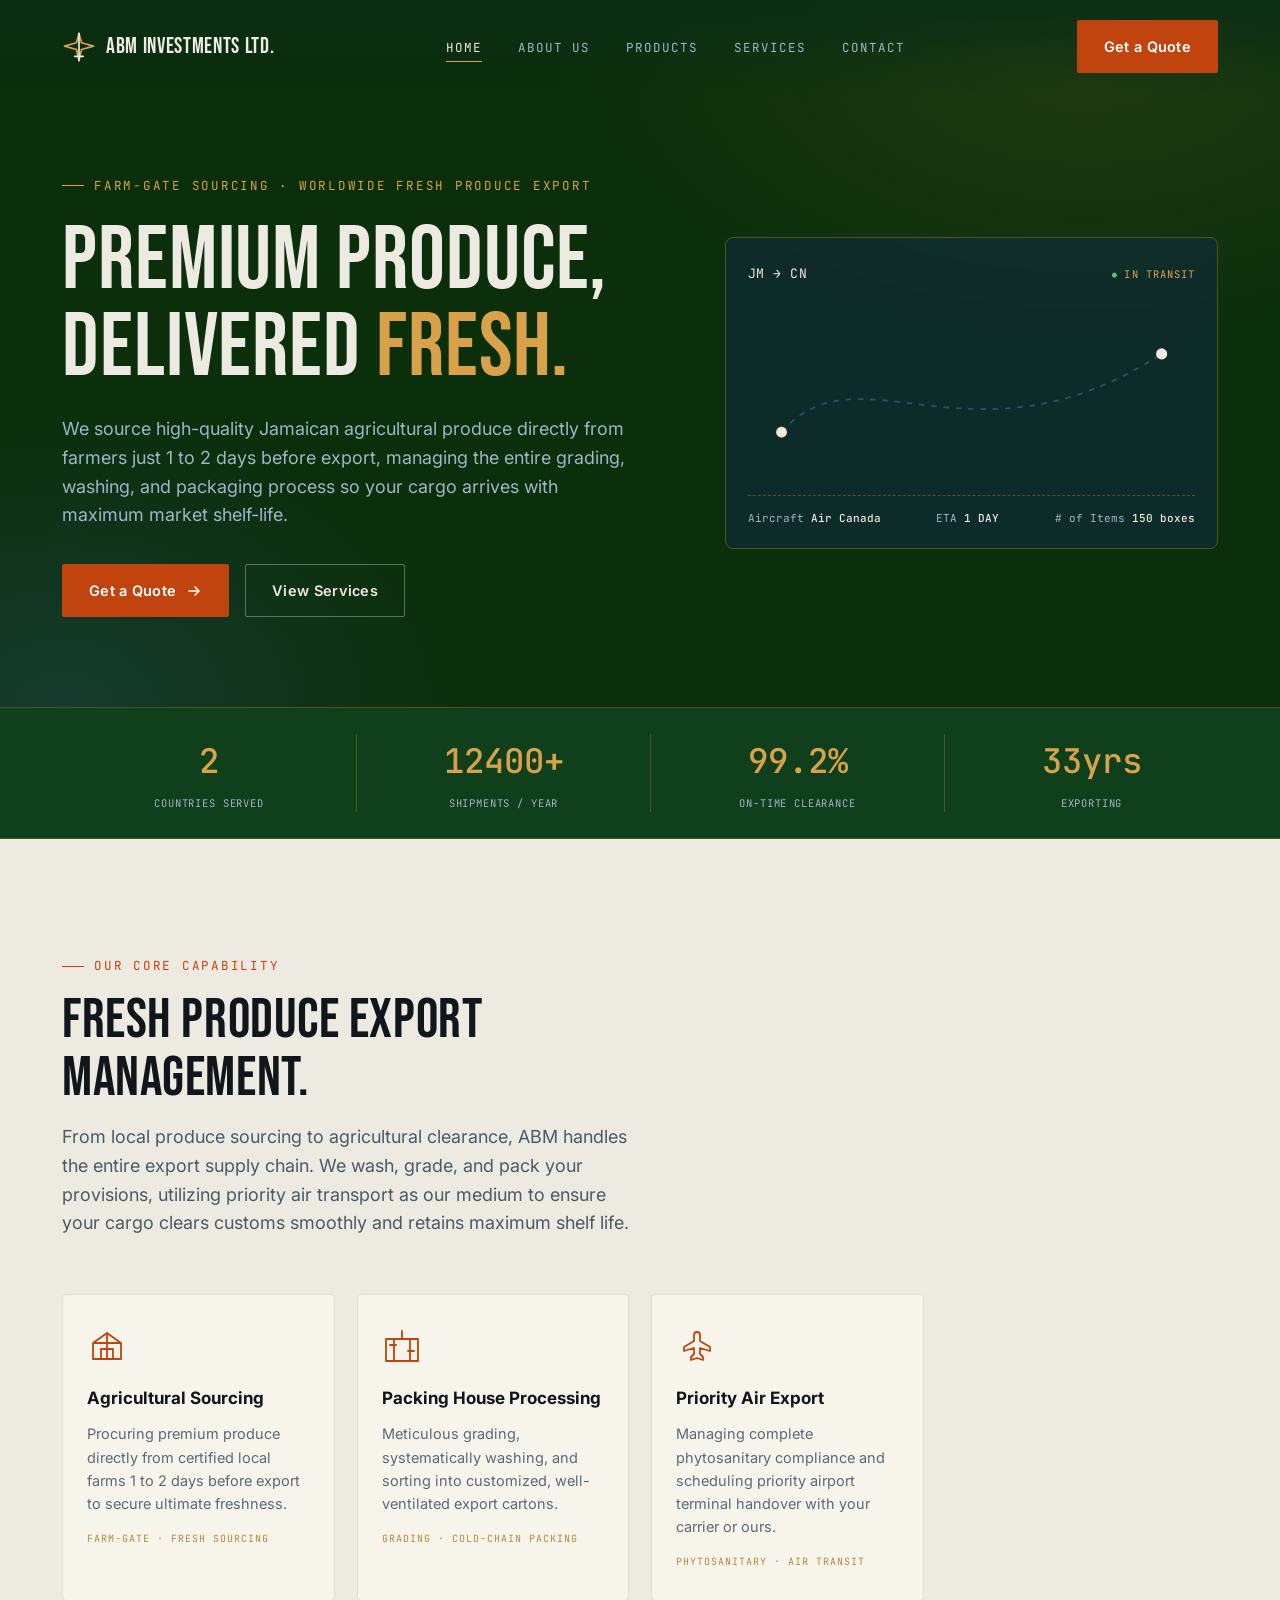
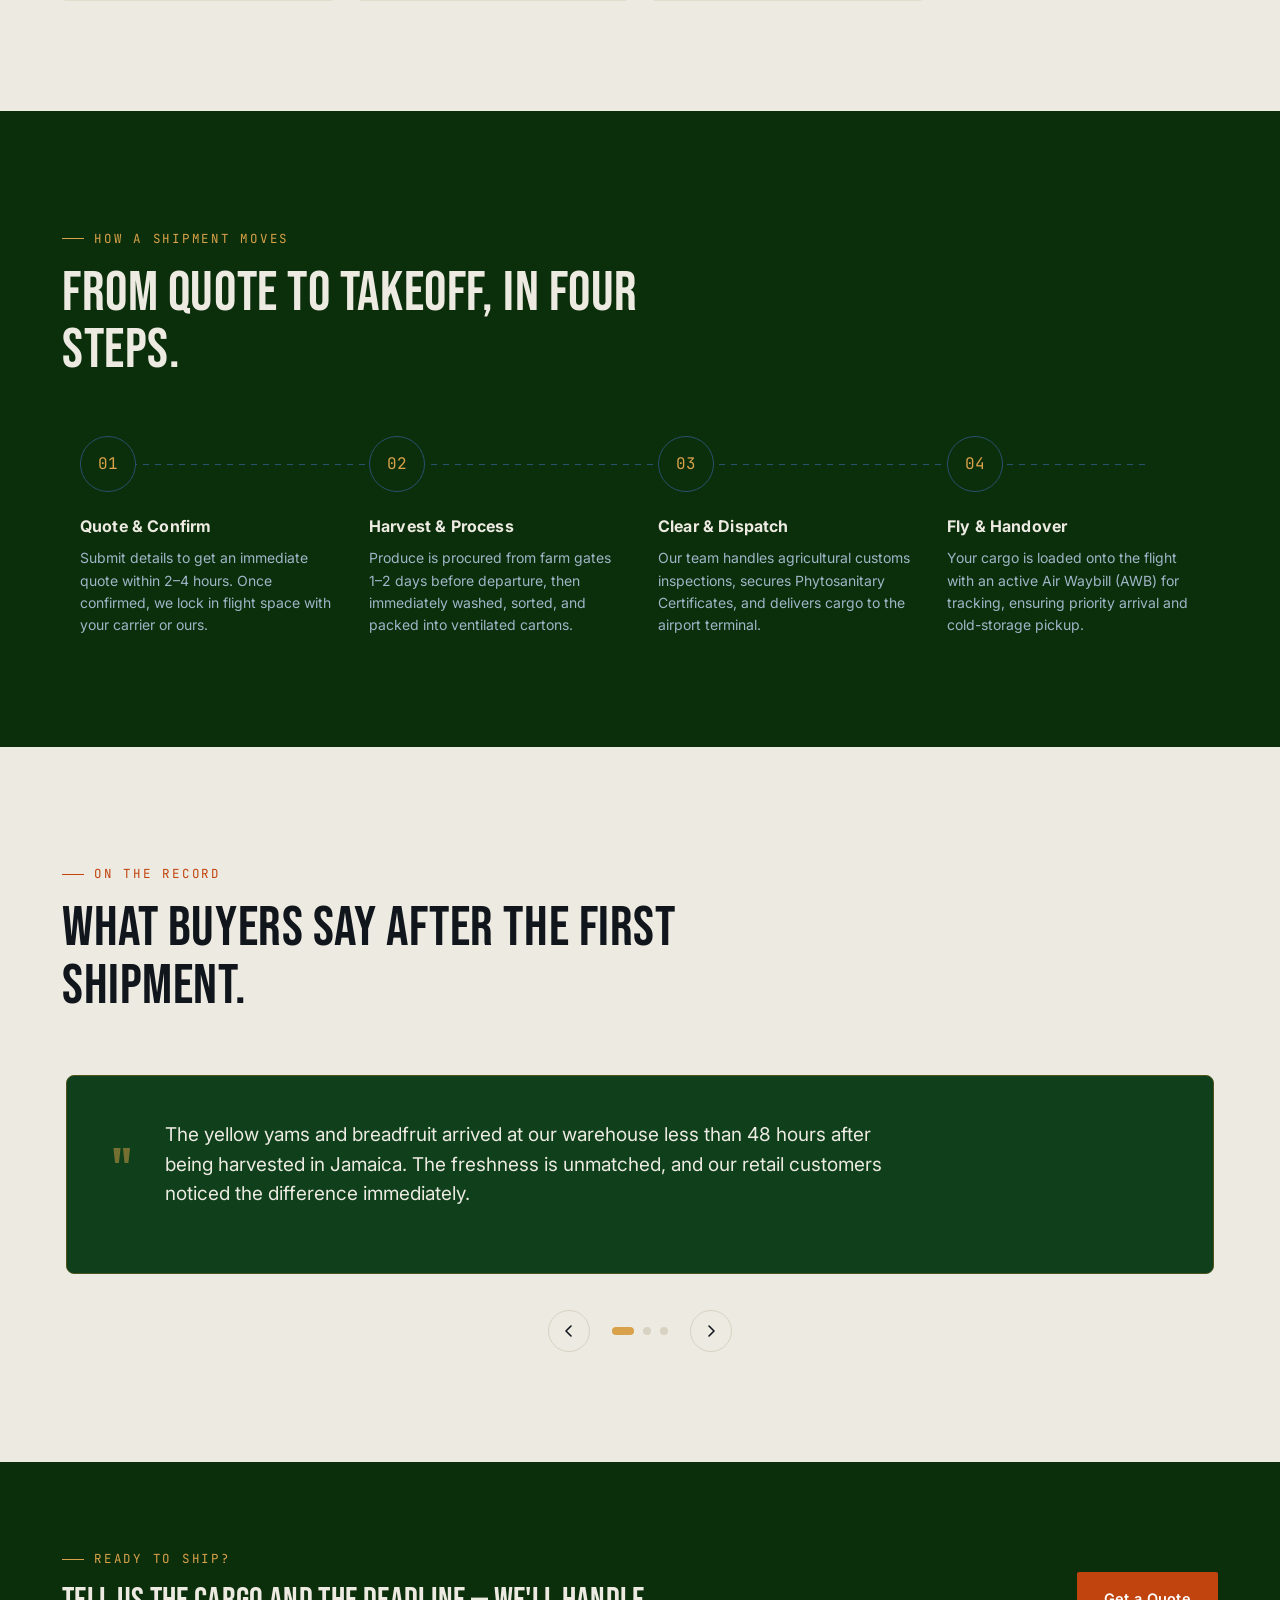
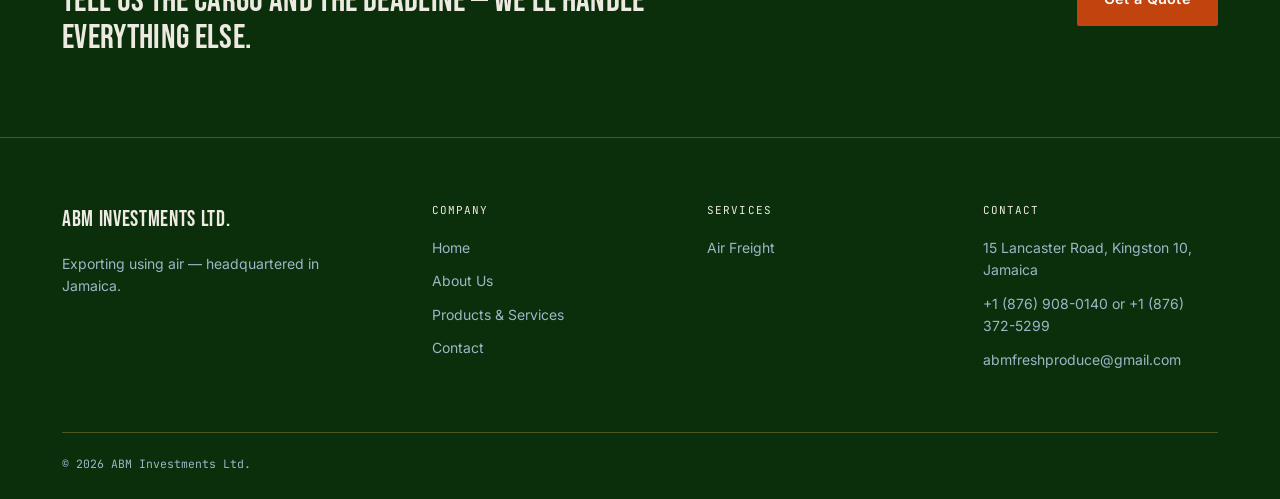
==== commit 9507b9a4: "Add images, created product page, created inventory page to render images dynamically and updated sl" ====
--- a/index.html
+++ b/index.html
@@ -32,7 +32,8 @@
     <ul class="nav-links">
       <li><a href="index.html">Home</a></li>
       <li><a href="about.html">About Us</a></li>
-      <li><a href="products.html">Products &amp; Services</a></li>
+      <li><a href="products.html">Products</a></li>
+      <li><a href="services.html">Services</a></li>
       <li><a href="contact.html">Contact</a></li>
     </ul>
     <div class="nav-cta">
@@ -77,7 +78,7 @@
         </svg>
         <div class="route-meta">
           <span>Aircraft <b>Air Canada</b></span>
-          <span>ETA <b>1 DAYS</b></span>
+          <span>ETA <b>1 DAY</b></span>
           <span># of Items <b>150 boxes</b></span>
         </div>
       </div>
@@ -403,6 +404,7 @@
   </div>
 </footer>
 
+  <script src="scripts/inventory.js"></script>
   <script src="scripts/main.js" defer></script>
 </body>
 </html>
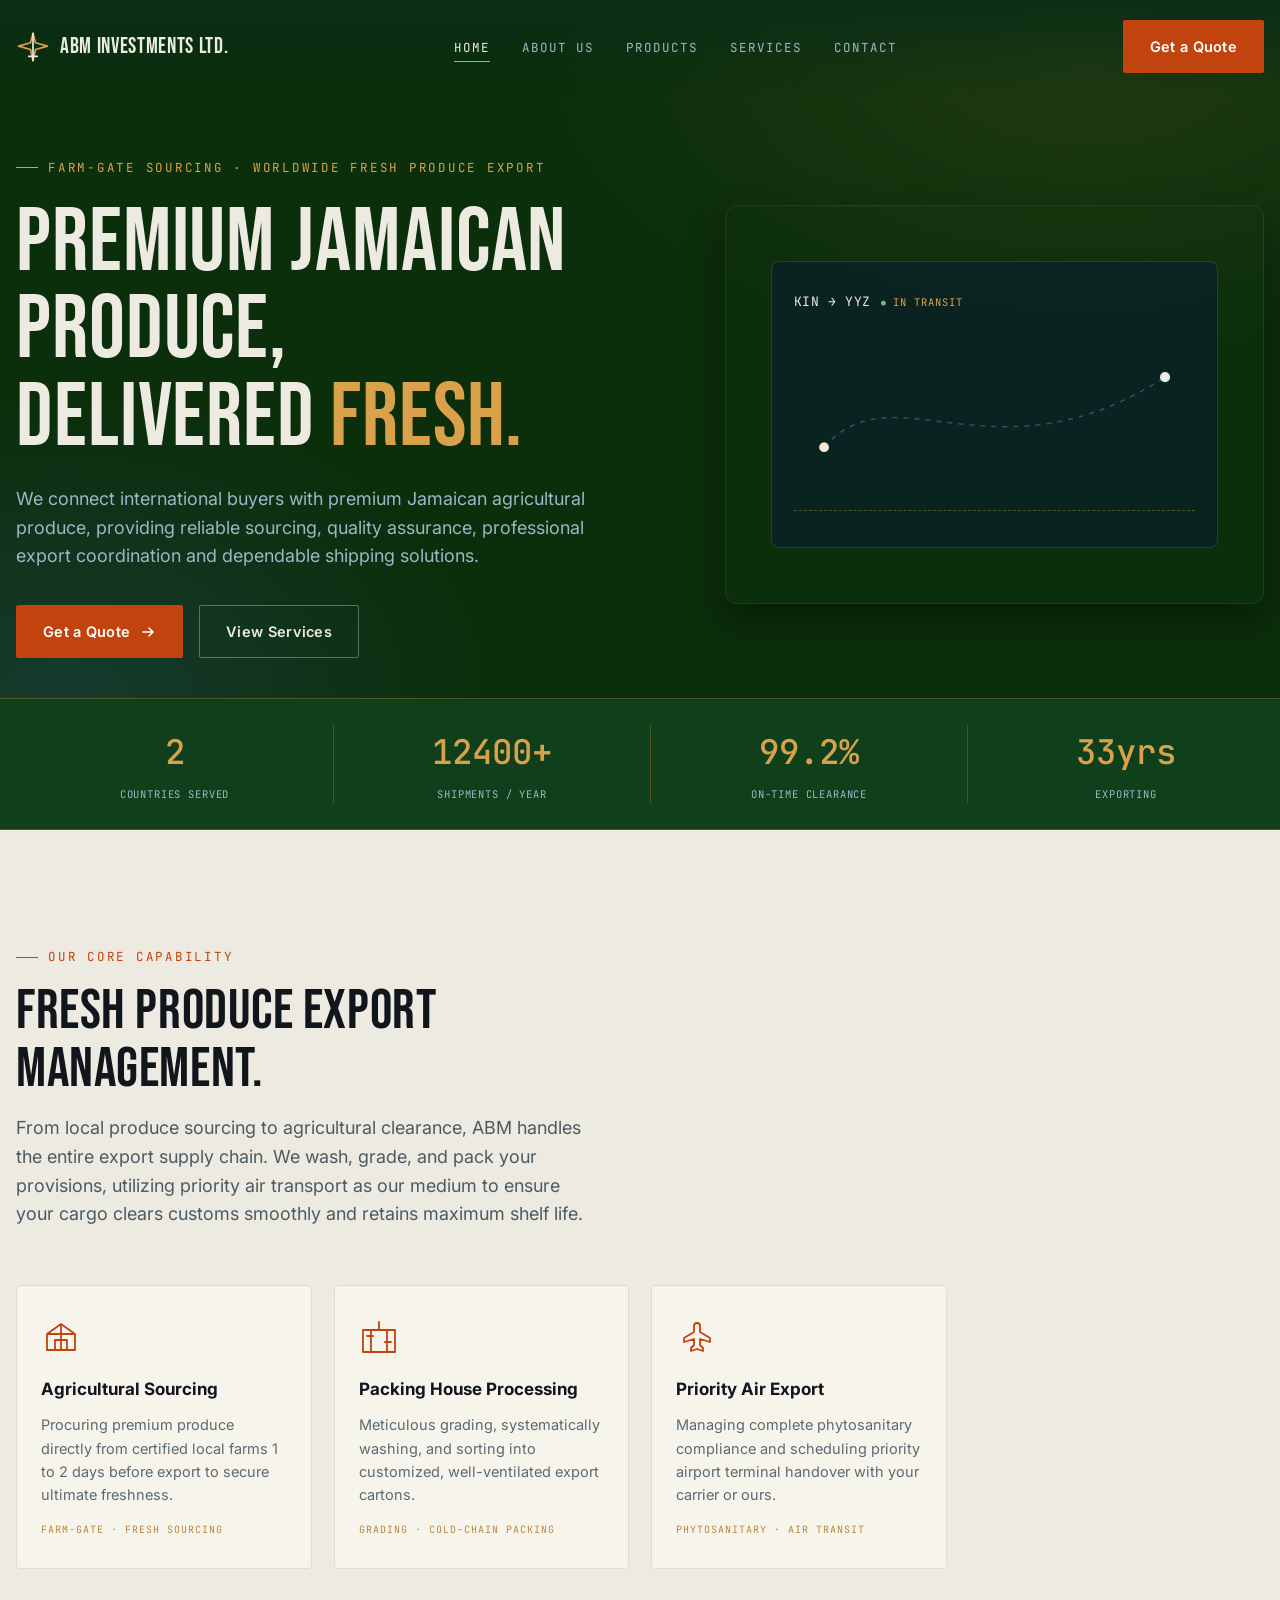
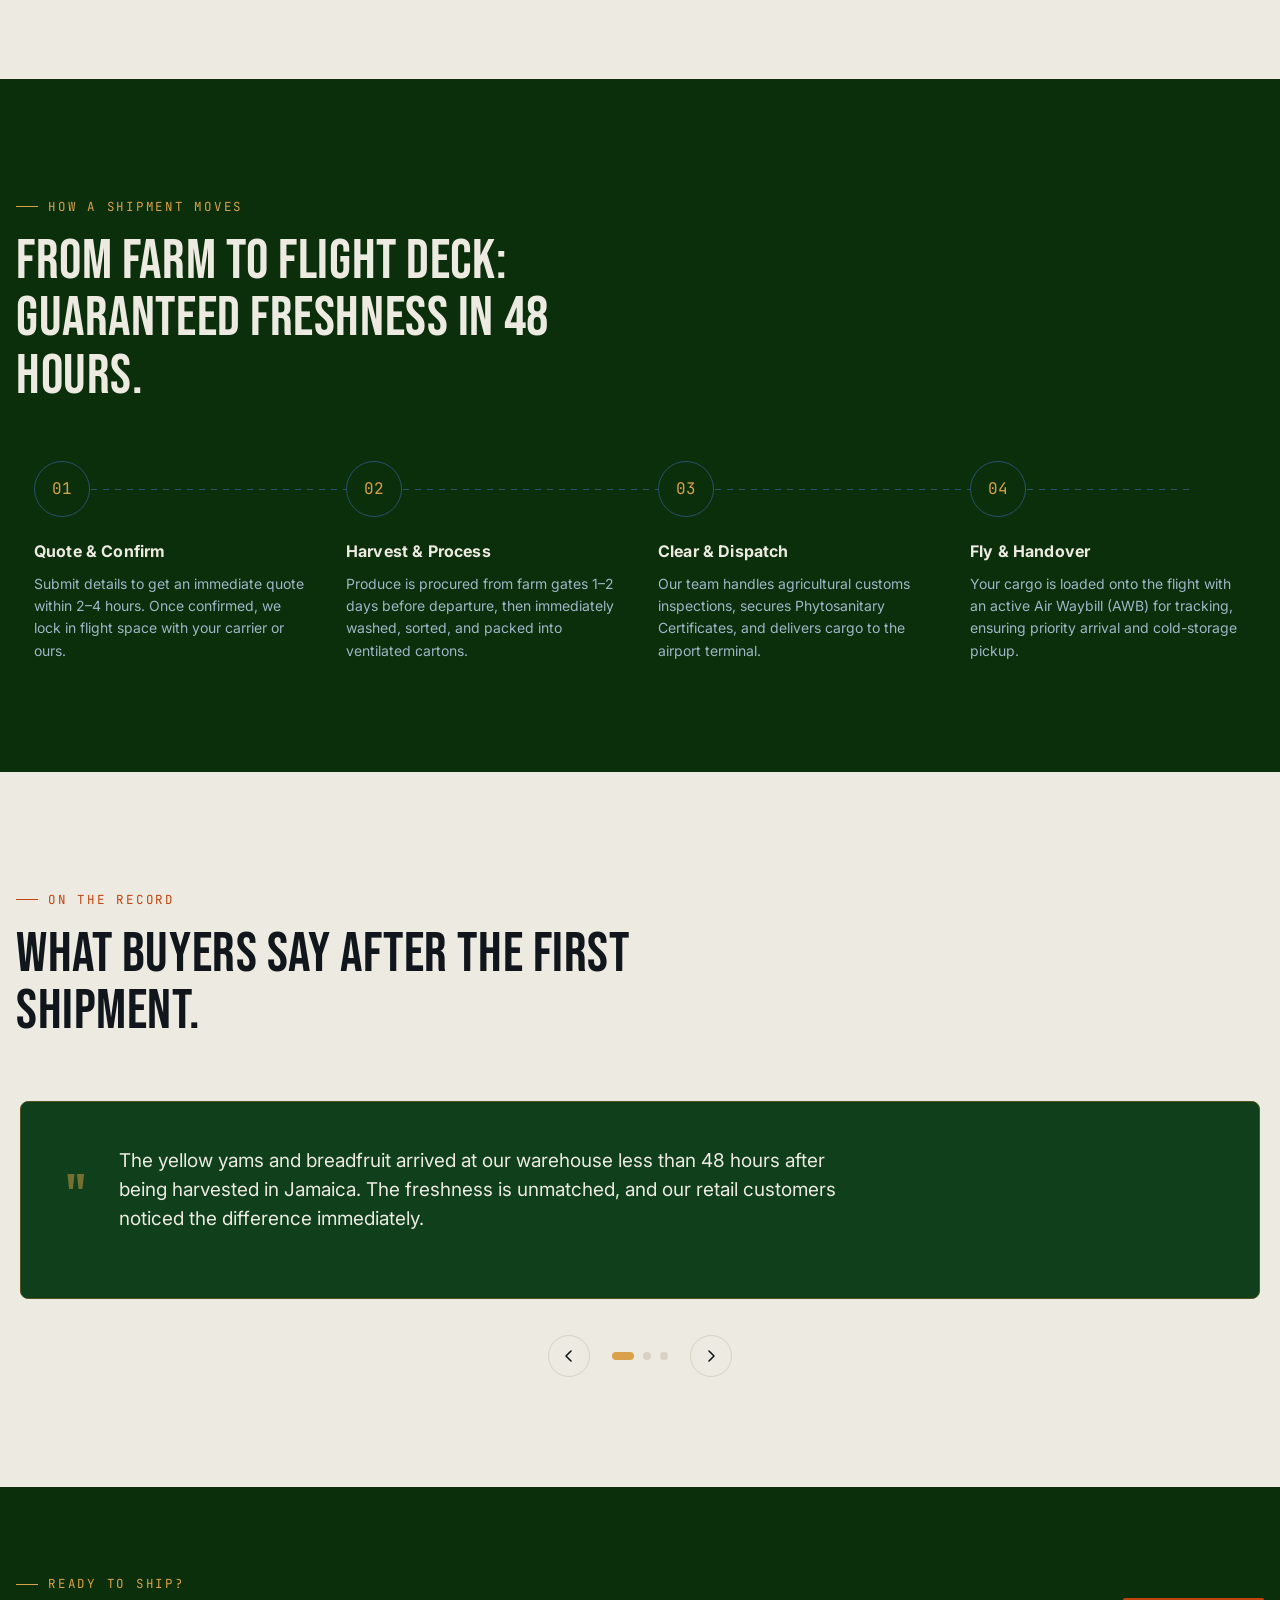
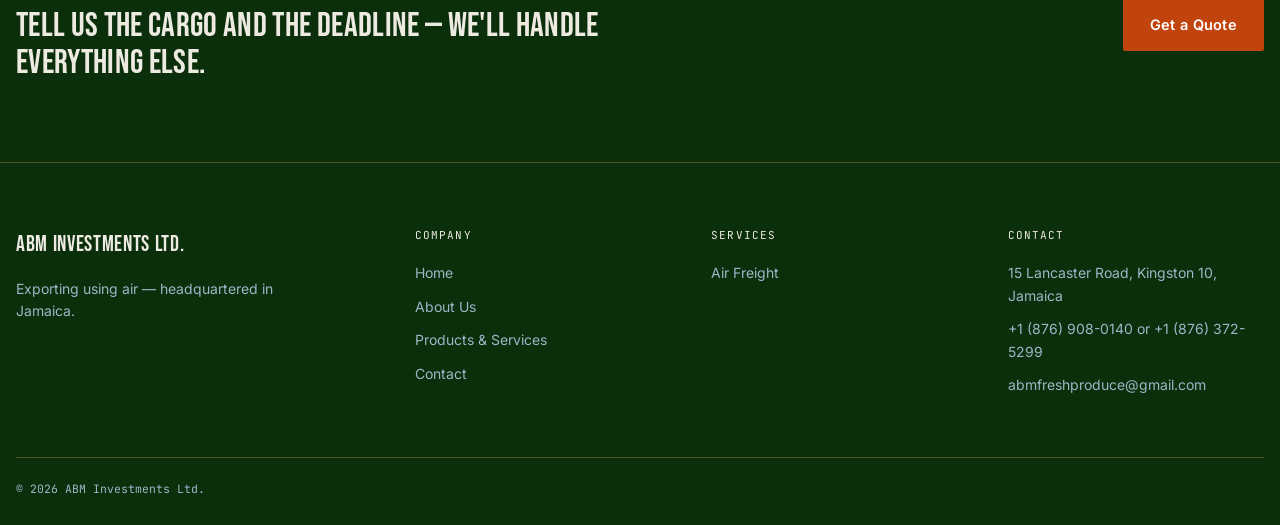
==== commit 61e0d09e: "added background images to shipment tracking which also loops between images and matching destinatio" ====
--- a/index.html
+++ b/index.html
@@ -37,7 +37,7 @@
       <li><a href="contact.html">Contact</a></li>
     </ul>
     <div class="nav-cta">
-      <a href="products.html#quote" class="btn btn-primary">Get a Quote</a>
+      <a href="services.html#quote" class="btn btn-primary">Get a Quote</a>
       <button class="nav-toggle" aria-label="Toggle menu"><span></span><span></span><span></span></button>
     </div>
   </div>
@@ -48,43 +48,76 @@
   <div class="wrap hero-grid">
     <div class="hero-copy">
       <span class="eyebrow">Farm-Gate Sourcing · Worldwide Fresh Produce Export</span>
-      <h1 class="h-xl">Premium produce,<br>delivered <em>fresh.</em></h1>
-      <p class="lede">We source high-quality Jamaican agricultural produce directly from farmers just 1 to 2 days before export, managing the entire grading, washing, and packaging process so your cargo arrives with maximum market shelf-life.</p>
+      <h1 class="h-xl">Premium Jamaican produce,<br>delivered <em>fresh.</em></h1>
+      <p class="lede">We connect international buyers with premium Jamaican agricultural produce, providing reliable sourcing, quality assurance, professional export coordination and dependable shipping solutions.</p>
     <div class="hero-actions">
       <a href="products.html#quote" class="btn btn-primary">
       Get a Quote
         <svg viewBox="0 0 16 16" fill="none"><path d="M3 8H13M13 8L9 4M13 8L9 12" stroke="currentColor" stroke-width="1.6" stroke-linecap="round" stroke-linejoin="round"/></svg>
       </a>
-      <a href="products.html" class="btn btn-ghost">View Services</a>
-    </div>
-  </div>
-
-    <div class="hero-visual reveal">
-      <div class="route-card">
-        <div class="route-card-head">
-          <span class="from-to">JM → CN</span>
+      <a href="services.html" class="btn btn-ghost">View Services</a>
+    </div>
+  </div>
+
+    <!-- RIGHT COLUMN: Multi-image background container + routing card combo -->
+  <div class="hero-visual-side reveal">
+    
+    <!-- NEW CONTENT: Seamless sliding image layer stacks inside your container frame -->
+    <div class="hero-bg-layer bg-yam"></div>
+    <div class="hero-bg-layer bg-mango"></div>
+    <div class="hero-bg-layer bg-sweet-potato_1"></div>
+    
+    <div class="route-card">
+      <!-- Keep everything inside your current .route-card code exactly the same -->
+      <div class="route-card-head">
+        <div class="dynamic-text-loop text-fade-loop">
+          <span class="from-to">
+            <span>KIN → YYZ</span>
+            <span>KIN → JFK</span>
+            <span>MBJ → LHR</span>
+          </span>
           <span class="status">In transit</span>
         </div>
-        <svg class="route-svg" viewBox="0 0 400 160" xmlns="http://www.w3.org/2000/svg">
-          <path id="lane" class="route-path" d="M30 120 C 100 40, 200 160, 370 50"/>
-          <path class="route-progress" d="M30 120 C 100 40, 200 160, 370 50"/>
-          <circle class="route-port origin" cx="30" cy="120" r="5"/>
-          <circle class="route-pulse" cx="30" cy="120" r="4"/>
-          <circle class="route-port" cx="370" cy="50" r="5"/>
-          <circle class="route-pulse" cx="370" cy="50" r="4" style="animation-delay:1.6s"/>
-          <g class="route-ship" style="offset-path:path('M30 120 C 100 40, 200 160, 370 50'); offset-rotate:0deg;">
-            <circle cx="0" cy="0" r="4.5" fill="#EDEAE2"/>
-          </g>
-        </svg>
-        <div class="route-meta">
-          <span>Aircraft <b>Air Canada</b></span>
-          <span>ETA <b>1 DAY</b></span>
-          <span># of Items <b>150 boxes</b></span>
-        </div>
-      </div>
-    </div>
+      </div>
+      
+      <svg class="route-svg" viewBox="0 0 400 160" xmlns="http://www.w3.org/2000/svg">
+        <path id="lane" class="route-path" d="M30 120 C 100 40, 200 160, 370 50"/>
+        <path class="route-progress" d="M30 120 C 100 40, 200 160, 370 50"/>
+        <circle class="route-port origin" cx="30" cy="120" r="5"/>
+        <circle class="route-pulse" cx="30" cy="120" r="4"/>
+        <circle class="route-port" cx="370" cy="50" r="5"/>
+        <circle class="route-pulse" cx="370" cy="50" r="4" style="animation-delay:1.6s"/>
+        <g class="route-ship" style="offset-path:path('M30 120 C 100 40, 200 160, 370 50'); offset-rotate:0deg;">
+          <circle cx="0" cy="0" r="4.5" fill="#EDEAE2"/>
+        </g>
+      </svg>
+      
+      <div class="route-meta">
+        <div class="dynamic-meta-loop meta-fade-loop">
+          <div class="meta-row">
+            <span>Carrier <b>Air Canada Cargo</b></span>
+            <span>Transit <b>&lt; 24 HRS</b></span>
+            <span>Cargo <b>1,500 kg (YellowYams)</b></span>
+          </div>
+          <div class="meta-row">
+            <span>Carrier <b>Caribbean Airlines</b></span>
+            <span>Transit <b>&lt; 4 HRS</b></span>
+            <span>Cargo <b>800 kg (East Indian Mangoes)</b></span>
+          </div>
+          <div class="meta-row">
+            <span>Carrier <b>British Airways</b></span>
+            <span>Transit <b>&lt; 10 HRS</b></span>
+            <span>Cargo <b>1,200 kg (Sweet Potatoes)</b></span>
+          </div>
+        </div>
+      </div>
+    </div> <!-- End route-card -->
+  </div>
+
   </div>
 </header>
+
+
 
 <!-- ============ TICKER ============ -->
 <section class="ticker-strip" style="padding:26px 0;">
@@ -267,7 +300,7 @@
   <div class="wrap">
     <div class="section-head reveal">
       <span class="eyebrow">How a shipment moves</span>
-      <h2 class="h-lg">From quote to takeoff, in four steps.</h2>
+      <h2 class="h-lg">From Farm to Flight Deck: Guaranteed Freshness in 48 Hours.</h2>
     </div>
     <div class="process reveal-stagger">
       <div class="process-step">
--- a/styles/style.css
+++ b/styles/style.css
@@ -22,7 +22,7 @@
   --f-body:    'Inter', -apple-system, BlinkMacSystemFont, sans-serif;
   --f-mono:    'JetBrains Mono', 'IBM Plex Mono', monospace;
 
-  --container: 1220px;
+  --container: 1440px;
   --radius: 6px;
   --ease: cubic-bezier(.22,.68,.36,1);
 }
@@ -51,7 +51,7 @@
 h1,h2,h3,h4{ margin:0; font-family:var(--f-display); font-weight:400; letter-spacing:.01em; }
 p{ margin:0; }
 
-.wrap{ max-width:var(--container); margin:0 auto; padding:0 32px; }
+.wrap{ max-width:var(--container); margin:0 auto; padding:0 16px; }
 
 .eyebrow{
   display:inline-flex; align-items:center; gap:10px;
@@ -91,7 +91,7 @@
    NAV
    ========================================================================== */
 .site-nav{
-  position:fixed; top:0; left:0; right:0; z-index:100;
+  position:fixed; top:0; left:0; width:100%; z-index:100;
   padding:20px 0;
   background:linear-gradient(to bottom, rgba(11, 46, 23, 0.92), rgba(11, 46, 21, 0));
   transition:background .35s var(--ease), padding .35s var(--ease), box-shadow .35s;
@@ -103,13 +103,13 @@
   box-shadow:0 8px 24px rgba(0,0,0,.25);
   border-bottom:1px solid rgba(217,162,74,.15);
 }
-.nav-inner{ display:flex; align-items:center; justify-content:space-between; gap:24px; }
+.nav-inner{ display:flex; align-items:center; justify-content:space-between; gap:24px 16px; }
 .brand{ display:flex; align-items:center; gap:10px; }
 .brand-mark{ width:34px; height:34px; flex:none; }
 .brand-name{ font-family:var(--f-display); font-size:22px; letter-spacing:.03em; color:var(--fog); }
 .brand-tag{ display:block; font-family:var(--f-mono); font-size:9.5px; letter-spacing:.18em; color:var(--brass); margin-top:-2px; }
 
-.nav-links{ display:flex; align-items:center; gap:36px; }
+.nav-links{ display:flex; gap:32px; }
 .nav-links a{
   font-family:var(--f-mono); font-size:12.5px; letter-spacing:.08em; text-transform:uppercase;
   color:var(--mist); position:relative; padding:6px 0;
@@ -121,7 +121,7 @@
 .nav-links a:hover, .nav-links a.active{ color:var(--fog); }
 .nav-links a:hover::after, .nav-links a.active::after{ width:100%; }
 
-.nav-cta{ display:flex; align-items:center; gap:18px; }
+.nav-cta{ display:flex; align-items:center; gap:16px; }
 .nav-toggle{
   display:none; flex-direction:column; gap:5px; background:none; border:0; padding:6px;
 }
@@ -145,41 +145,197 @@
    ========================================================================== */
 .hero{
   position:relative; background:var(--navy); color:var(--fog);
-  padding:168px 0 90px; overflow:hidden;
+  padding:150px 0 40px; overflow:hidden;
   background-image:
     radial-gradient(ellipse 900px 500px at 85% 8%, rgba(217,162,74,.10), transparent 60%),
     radial-gradient(ellipse 700px 500px at 5% 100%, rgba(42,81,112,.35), transparent 60%);
 }
-.hero-grid{ display:grid; grid-template-columns:1.1fr .9fr; gap:60px; align-items:center; }
+.hero-grid{ 
+  display:grid; 
+  grid-template-columns:1.1fr .9fr; 
+  gap:50px; 
+  align-items:center; }
+  /* ==========================================================================
+   HERO CONTAINER SPACING OPTIMIZATIONS
+   ========================================================================== */
+/* NEW RULE: Overrides standard section widths to pull content closer to the screen edges */
+.hero-wrap {
+  max-width: 1340px !important; /* Forces the structural grid boundaries to expand horizontally */
+  width: 92%; /* Generates a crisp, safe safety buffer for edge alignment padding */
+  margin: 0 auto; /* Keeps the wide container perfectly balanced in the viewport center */
+  border-color:black
+}
+
+/* OPTIONAL POLISH: If your left column text feels a tiny bit too close to the layout line */
+.hero-copy {
+  padding-right: 20px; /* Builds a slight visual separator before the central gap grid */
+}
+
 .hero-copy .eyebrow{ margin-bottom:22px; }
 .hero-copy h1{ margin-bottom:22px; }
 .hero-copy h1 em{ font-style:normal; color:var(--brass); }
 .hero-copy .lede{ margin-bottom:34px; }
 .hero-actions{ display:flex; gap:16px; flex-wrap:wrap; }
 
-.hero-visual{ position:relative; }
-.route-card{
-  background:rgba(15,42,63,.6); border:1px solid var(--steel);
-  border-radius:8px; padding:26px 22px 20px; backdrop-filter:blur(4px);
-}
+/* ==========================================================================
+   DYNAMIC MULTI-IMAGE HERO BACKGROUND SLIDER
+   ========================================================================== */
+.hero-visual-side { 
+  position: relative; 
+  padding: 55px 45px; 
+  border-radius: 12px;
+  border: 1px solid rgba(255, 255, 255, 0.08);
+  box-shadow: 0 16px 36px rgba(0, 0, 0, 0.35);
+  display: flex;
+  align-items: center;
+  justify-content: center;
+  overflow: hidden; /* Keeps background layers clipped inside rounded corners */
+}
+
+/* Layer styling definitions */
+.hero-bg-layer {
+  position: absolute;
+  top: 0;
+  left: 0;
+  width: 100%;
+  height: 100%;
+  background-size: cover;
+  background-position: center center;
+  z-index: 1; /* Sits behind card content */
+  opacity: 0;
+  /* Syncs perfectly with your 12-second master text slide loop */
+  animation: backgroundFadeLoop 12s ease-in-out infinite;
+}
+
+/* Assign images and linear gradient tints to each custom class */
+.bg-yam {
+  background: linear-gradient(rgba(15, 42, 63, 0.55), rgba(15, 42, 63, 0.65)), 
+              url('../images/yellow_yam_1.jpg') no-repeat center center;
+  background-size: cover;
+  animation-delay: 0s;
+}
+
+.bg-mango {
+  background: linear-gradient(rgba(15, 42, 63, 0.55), rgba(15, 42, 63, 0.65)), 
+              url('../images/east_indian_mangoes_1.jpg') no-repeat center center; /* Update path to your mango photo */
+  background-size: cover;
+  animation-delay: 4s;
+}
+
+.bg-sweet-potato_1 {
+  background: linear-gradient(rgba(15, 42, 63, 0.55), rgba(15, 42, 63, 0.65)), 
+              url('../images/sweet_potato_1.jpg') no-repeat center center; /* Update path to your sweet potato photo */
+  background-size: cover;
+  animation-delay: 8s;
+}
+
+/* Ensure the text card stays stacked cleanly on top of the backgrounds */
+.route-card {
+  position: relative;
+  z-index: 2; 
+  background: rgba(10, 30, 45, 0.65); /* Made slightly more sheer for maximum backdrop visibility */
+  border: 1px solid rgba(255, 255, 255, 0.12);
+  border-radius: 8px; 
+  padding: 26px 22px 20px; 
+  backdrop-filter: blur(8px); 
+  width: 100%; 
+  -webkit-backdrop-filter: blur(8px);
+  box-sizing: border-box;
+}
+
+/* Timing sequences to hold opacity for 4 seconds then transition smoothly */
+@keyframes backgroundFadeLoop {
+  0%, 28% { opacity: 1; }
+  33%, 95% { opacity: 0; }
+  100% { opacity: 1; }
+}
+
+
+.sub-hero-copy h1 em{ font-style:normal; color:var(--brass); }
+/* ==========================================================================
+   ROUTE CARD - MULTI-MARKET ANIMATION CODES
+   ========================================================================== */
 .route-card-head{ display:flex; justify-content:space-between; align-items:baseline; margin-bottom:14px; font-family:var(--f-mono); }
-.route-card-head .from-to{ font-size:13px; color:var(--fog); letter-spacing:.04em; }
+
+/* UPDATED: Setup sliding track layout for from-to values */
+.route-card-head .from-to { 
+  font-size:13px; 
+  color:var(--fog); 
+  letter-spacing:.04em; 
+  height: 1.5em;
+  overflow: hidden;
+  display: inline-flex;
+  flex-direction: column;
+}
+.route-card-head .from-to span {
+  display: block;
+  height: 1.5em;
+  line-height: 1.5em;
+  animation: slideText 12s cubic-bezier(0.4, 0, 0.2, 1) infinite;
+}
+
 .route-card-head .status{ font-size:10.5px; color:var(--brass); letter-spacing:.1em; text-transform:uppercase; }
 .route-card-head .status::before{ content:"●"; margin-right:6px; font-size:8px; color:#5FBE7A; }
 
 .route-svg{ width:100%; height:auto; display:block; }
 .route-path{ fill:none; stroke:var(--steel-2); stroke-width:1.5; stroke-dasharray:5 6; }
-.route-progress{ fill:none; stroke:var(--brass); stroke-width:1.5; stroke-dasharray:600; stroke-dashoffset:600; animation:draw 3.4s var(--ease) infinite; }
+.route-progress{ fill:none; stroke:var(--brass); stroke-width:1.5; stroke-dasharray:600; stroke-dashoffset:600; animation:draw 4s var(--ease) infinite; }
 @keyframes draw{ 0%{ stroke-dashoffset:600; } 55%{ stroke-dashoffset:0; } 100%{ stroke-dashoffset:0; } }
 .route-port{ fill:var(--fog); }
 .route-port.origin{ fill:var(--brass); }
-.route-pulse{ fill:none; stroke:var(--brass); stroke-width:1.5; opacity:0; transform-origin:center; animation:pulse 3.4s var(--ease) infinite; }
+.route-pulse{ fill:none; stroke:var(--brass); stroke-width:1.5; opacity:0; transform-origin:center; animation:pulse 4s var(--ease) infinite; }
 @keyframes pulse{ 0%,50%{ opacity:0; r:4; } 60%{ opacity:.9; } 100%{ opacity:0; r:15; } }
-.route-ship{ animation:ship-move 3.4s var(--ease) infinite; }
+.route-ship{ animation:ship-move 4s var(--ease) infinite; }
 @keyframes ship-move{ 0%{ offset-distance:0%; opacity:0; } 4%{ opacity:1; } 55%{ offset-distance:100%; opacity:1;} 60%{opacity:0;} 100%{ offset-distance:100%; opacity:0; } }
 
-.route-meta{ display:flex; justify-content:space-between; margin-top:18px; font-family:var(--f-mono); font-size:11px; color:var(--mist); border-top:1px dashed var(--steel); padding-top:14px; }
+/* UPDATED: Absolute container stack for meta details */
+.route-meta { 
+  margin-top:22px; 
+  font-family:var(--f-mono); 
+  font-size:10px; 
+  color:var(--mist); 
+  border-top:1px dashed var(--steel); 
+  padding-top:16px; 
+  position: relative;
+  height: 16px; /* Holds card dimensions firm */
+}
 .route-meta b{ color:var(--fog); font-weight:500; }
+
+/* NEW LAYOUT RULES: Stacking rows safely */
+.meta-row {
+  position: absolute;
+  top: 16px;
+  left: 0;
+  right: 0;
+  display: flex;
+  justify-content: space-between;
+  white-space: nowrap; /* CRITICAL FEATURE: Forces the text to stay on one single line */
+  gap: 12px; /* Standardizes space buffers between items */
+  opacity: 0;
+  pointer-events: none;
+  animation: fadeMeta 12s ease-in-out infinite;
+}
+
+/* Delay configurations for multi-market sequencing */
+.meta-row:nth-child(1) { animation-delay: 0s; }
+.meta-row:nth-child(2) { animation-delay: 4s; }
+.meta-row:nth-child(3) { animation-delay: 8s; }
+
+/* ==========================================================================
+   LOOP TIMINGS (12-Second Master Loop: 4s CA -> 4s US -> 4s UK)
+   ========================================================================== */
+@keyframes slideText {
+  0%, 28% { transform: translateY(0); }
+  33%, 61% { transform: translateY(-1.5em); }
+  66%, 95% { transform: translateY(-3.0em); }
+  100% { transform: translateY(0); }
+}
+
+@keyframes fadeMeta {
+  0%, 28% { opacity: 1; pointer-events: auto; }
+  33%, 100% { opacity: 0; pointer-events: none; }
+}
+
 
 /* ticker */
 .ticker-strip{
@@ -342,6 +498,9 @@
 
 /* ============ EXPORT CATALOG SYSTEM LOGIC ============ */
 
+#export-catalog-gallery{
+  scroll-margin-top: 70px; /* Ensures the section is fully visible when linked to */
+}
 /* 1. Sets up the main grid layout rows neatly */
 #export-catalog-gallery .catalog-grid {
   display: grid;
@@ -449,6 +608,7 @@
 }
 
 
+
 /* comparison table (products) */
 .compare-table{ width:100%; border-collapse:collapse; font-size:14.5px; }
 .compare-table th, .compare-table td{ text-align:left; padding:18px 16px; border-bottom:1px solid #DCD5C4; }
@@ -497,6 +657,106 @@
 /* focus visibility */
 a:focus-visible, button:focus-visible, input:focus-visible, textarea:focus-visible, select:focus-visible{
   outline:2px solid var(--brass); outline-offset:3px;
+}
+
+
+/* Card container clipping boundaries */
+.image-wrapper {
+  position: relative;
+  overflow: hidden;
+}
+
+.slider {
+  width: 100%;
+  overflow: hidden;
+}
+
+/* Linear horizontal layout container */
+.slider-track {
+  display: flex;
+  transition: transform 0.3s ease-in-out;
+  width: 100%;
+}
+
+/* Forces individual images to span full width layout without warping dimensions */
+.slide {
+  min-width: 100%;
+  box-sizing: border-box;
+}
+
+.slide img {
+  width: 100%;
+  display: block;
+  object-fit: cover;
+}
+
+
+
+
+
+
+
+/* Container that holds the dots directly below the image */
+.gallery-card .slider-nav {
+  display: flex;
+  justify-content: center; /* This explicitly centers the buttons layout */
+  align-items: center;
+  padding: 10px 0;          /* Space between image container and text title */
+  margin: 0;
+  width: 100%;   
+  text-align: center;          /* Spans across full width framework */
+}
+
+.gallery-card .card-nav-overlay {
+  display: flex;
+  justify-content: center; /* This explicitly centers the buttons layout */
+  align-items: center;
+  /* border: 2px solid pink */
+}
+
+/* Individual dots flexing behavior */
+.gallery-card .slider-dots {
+  display: flex;
+  justify-content: center;
+  align-items: center;
+  gap: 8px;                /* Gap spacing layout between tiny round dots */
+}
+
+/* Base style setup configuration for your circular navigational indicators */
+.gallery-card .slider-dot {
+  width: 8px;
+  height: 8px;
+  border-radius: 50%;
+  background-color: #cbd5e1; /* Off gray inactive shade color state */
+  border: none;
+  cursor: pointer;
+  padding: 0;
+  transition: background-color 0.25s ease, transform 0.25s ease;
+}
+
+/* Active current slide highlighting color */
+.gallery-card .slider-dot.active {
+  width: 16px;
+  /* height: 9px; */
+  border-radius: 15px;
+  background-color: #0f3f1b; /* Dark charcoal active visual indicator */
+  transform: scale(1.15);    /* Slightly pops active item visually */
+}
+
+.gallery-card .slider-track-wrap, .slider, .image-wrapper, .slide {
+  width: 100%;
+  height: 100%;
+}
+
+.gallery-card .slider-track, img  {
+  width: 100%;
+  height: 100%;
+  object-fit: cover;
+  object-position: center;
+}
+
+.gallery-card .slide {
+  padding: 0px
 }
 
 /* ==========================================================================
@@ -526,3 +786,195 @@
   .compare-table{ font-size:13px; }
   .compare-table th, .compare-table td{ padding:12px 10px; }
 }
+
+
+/* ==========================================================================
+   HERO RESPONSIVE REFINEMENTS
+   ========================================================================== */
+
+@media (max-width: 1020px) {
+
+  .hero {
+    padding: 125px 0 55px;
+  }
+
+  .hero-grid {
+    grid-template-columns: 1fr;
+    gap: 42px;
+  }
+
+  .hero-copy {
+    padding-right: 0;
+  }
+
+  .hero-visual-side {
+    width: 100%;
+    max-width: 650px;
+    min-height: 350px;
+    margin: 0 auto;
+    padding: 40px 35px;
+  }
+
+  .route-card {
+    width: 100%;
+  }
+}
+
+/* ==========================================================================
+   TABLET AND MOBILE
+   ========================================================================== */
+
+@media (max-width: 680px) {
+
+  .hero {
+    padding: 110px 0 45px;
+  }
+
+  .hero-grid {
+    gap: 35px;
+  }
+
+  .hero-copy {
+    padding-right: 0;
+  }
+
+  .hero-copy .eyebrow {
+    font-size: 10px;
+    letter-spacing: .12em;
+    line-height: 1.8;
+  }
+
+  .hero-copy h1 {
+    font-size: clamp(40px, 10vw, 58px);
+    line-height: 1.05;
+    margin-bottom: 20px;
+  }
+
+  .hero-copy .lede {
+    font-size: 15px;
+    line-height: 1.7;
+    margin-bottom: 26px;
+  }
+
+  .hero-actions {
+    gap: 12px;
+  }
+
+  .hero-actions .btn {
+    min-height: 48px;
+  }
+
+  .hero-visual-side {
+    min-height: 285px;
+    padding: 24px 14px;
+    border-radius: 10px;
+  }
+
+  .route-card {
+    padding: 22px 15px 20px;
+  }
+
+  .route-card-head .from-to {
+    font-size: 11px;
+  }
+
+  .route-card-head .status {
+    font-size: 9px;
+  }
+
+  .route-meta {
+    margin-top: 15px;
+    padding-top: 12px;
+    height: auto;
+    min-height: 36px;
+  }
+
+  .meta-row {
+    top: 12px;
+    flex-wrap: wrap;
+    white-space: normal;
+    gap: 6px 10px;
+    font-size: 9px;
+  }
+}
+
+/* ==========================================================================
+   SMALL MOBILE DEVICES
+   ========================================================================== */
+
+@media (max-width: 400px) {
+
+  .hero {
+    padding-top: 100px;
+  }
+
+  .hero-copy h1 {
+    font-size: 39px;
+  }
+
+  .hero-actions {
+    flex-direction: column;
+    align-items: stretch;
+  }
+
+  .hero-actions .btn {
+    justify-content: center;
+    width: 100%;
+  }
+
+  .hero-visual-side {
+    min-height: 260px;
+    padding: 18px 10px;
+  }
+
+  .route-card {
+    padding: 18px 12px;
+  }
+
+  .meta-row {
+    font-size: 8px;
+  }
+}
+
+/* ==========================================================================
+   ACCESSIBILITY: REDUCED MOTION
+   ========================================================================== */
+
+@media (prefers-reduced-motion: reduce) {
+
+  .hero-bg-layer,
+  .route-card-head .from-to span,
+  .meta-row,
+  .route-progress,
+  .route-pulse,
+  .route-ship {
+    animation: none !important;
+  }
+
+  .hero-bg-layer {
+    opacity: 0;
+  }
+
+  .hero-bg-layer.bg-yam {
+    opacity: 1;
+  }
+
+  .route-card-head .from-to span {
+    transform: none;
+  }
+
+  .meta-row {
+    display: none;
+  }
+
+  .meta-row:first-child {
+    display: flex;
+    opacity: 1;
+  }
+
+  .route-progress {
+    stroke-dasharray: none;
+    stroke-dashoffset: 0;
+  }
+}
+
